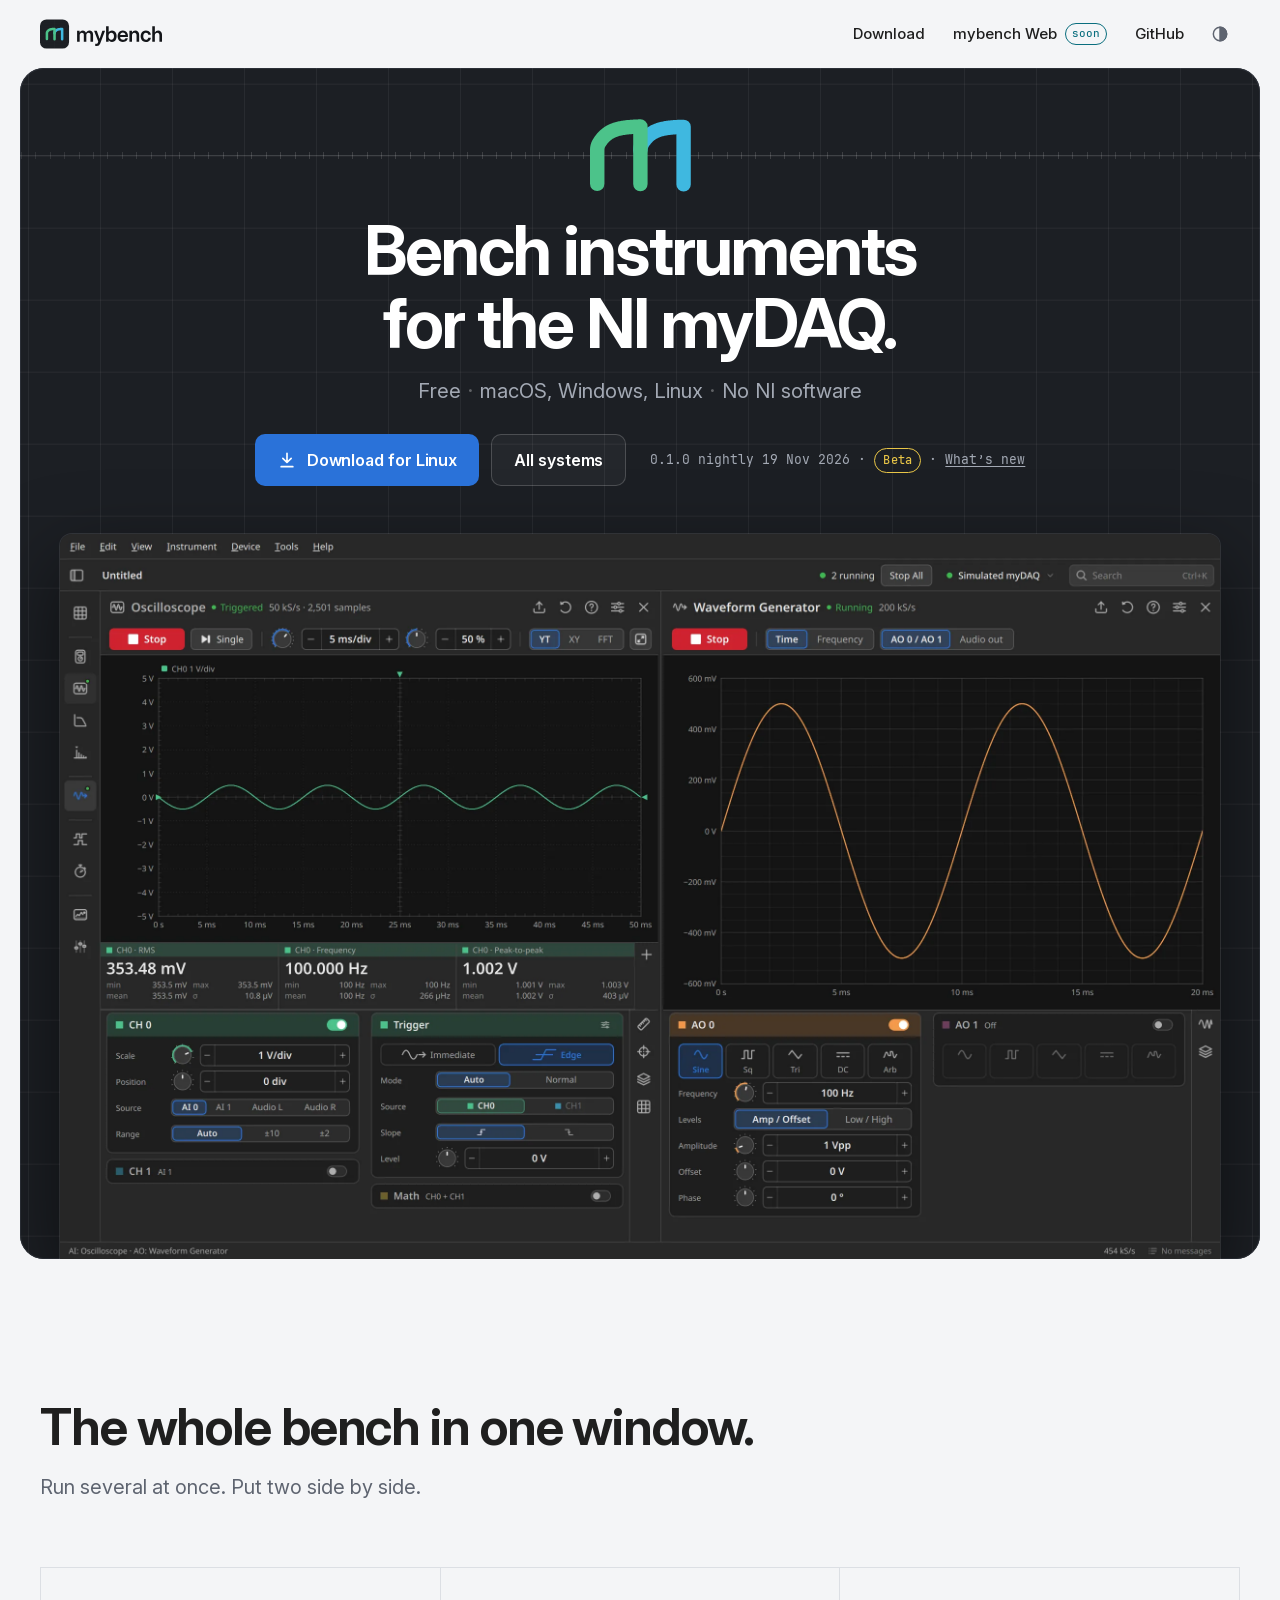
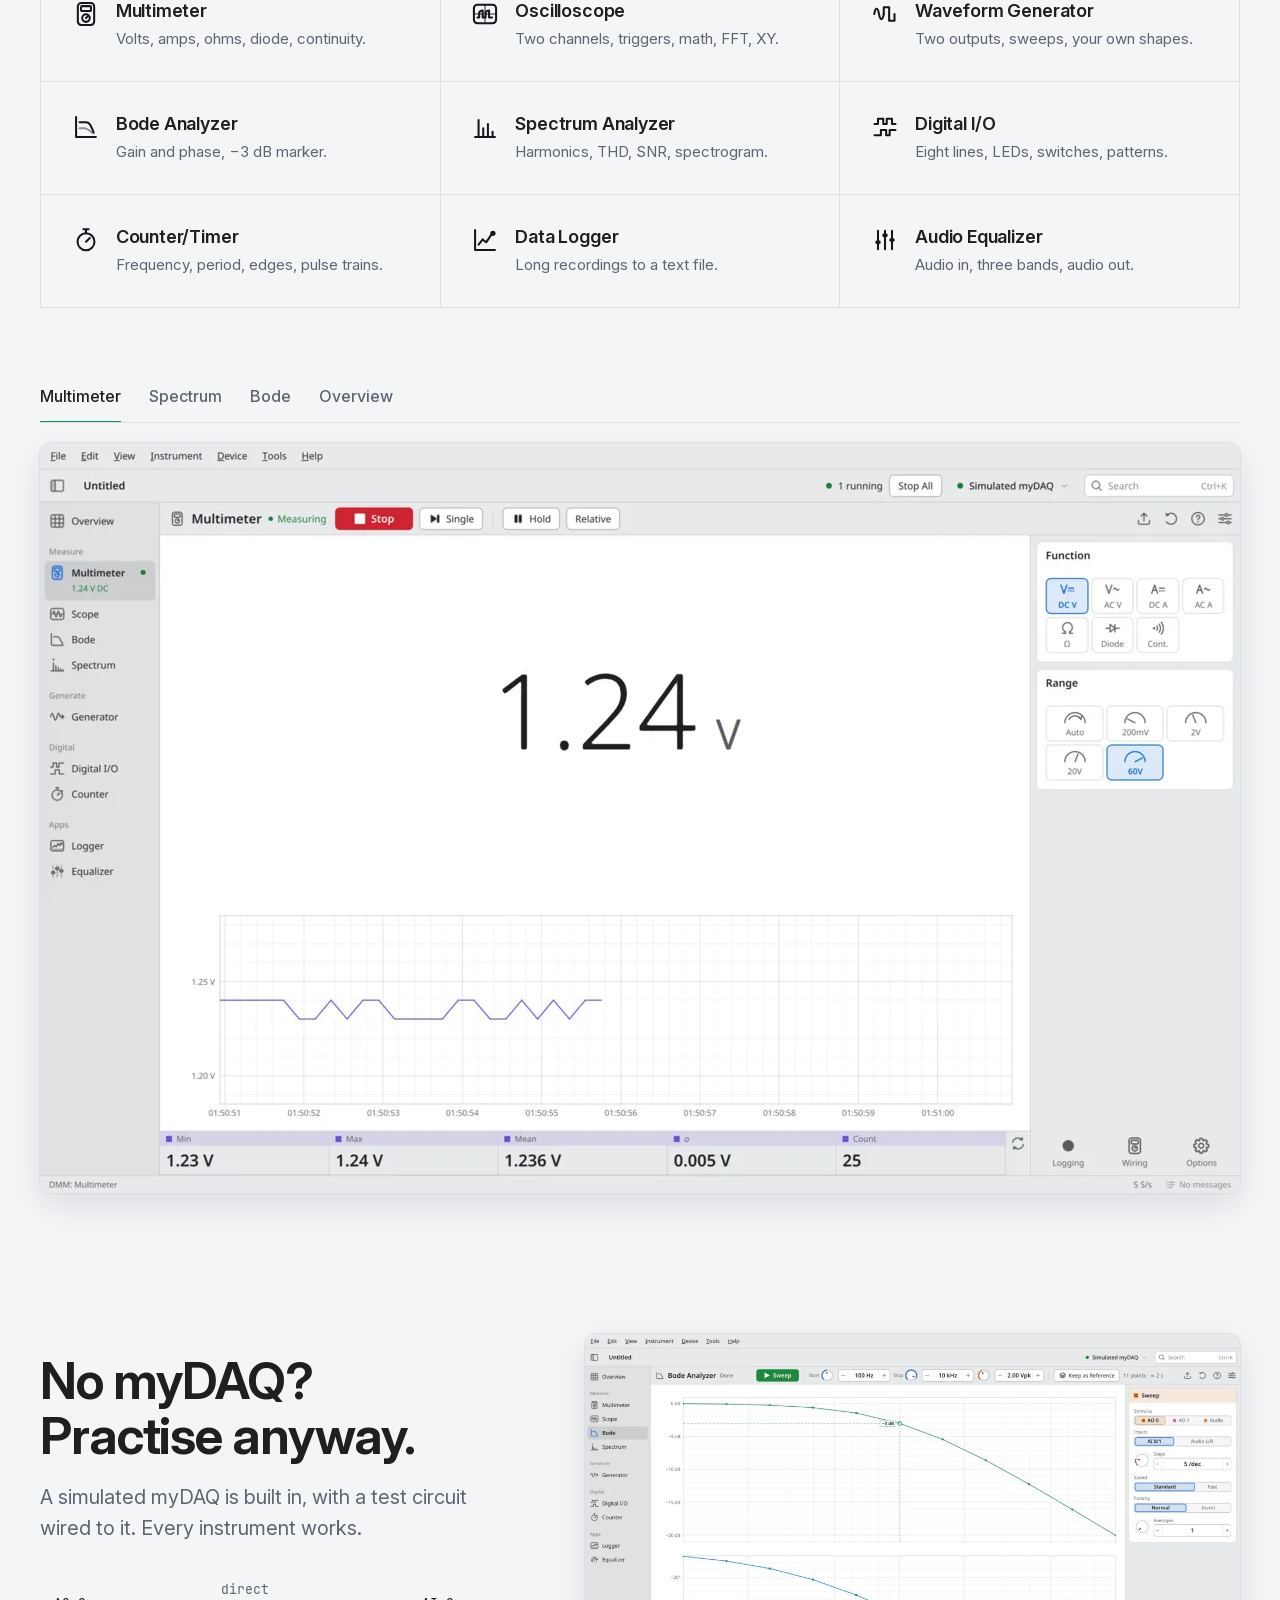
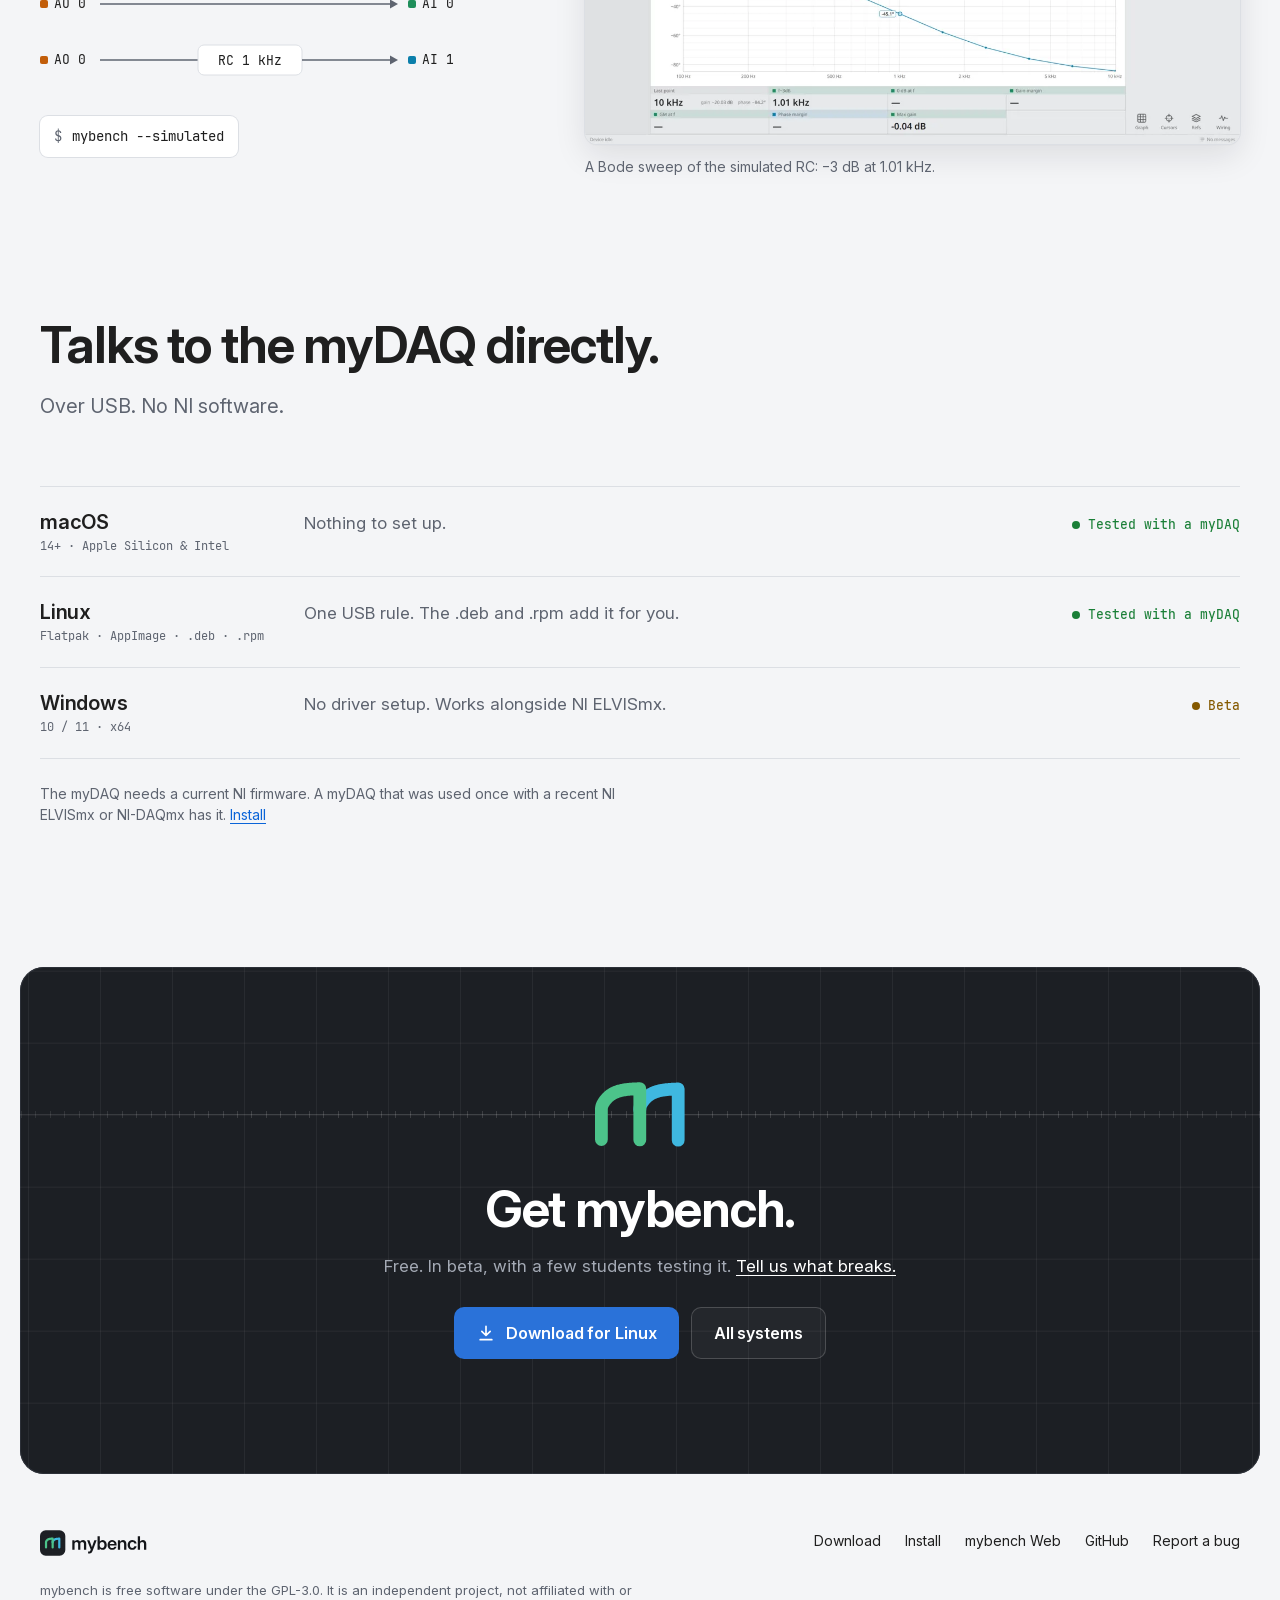
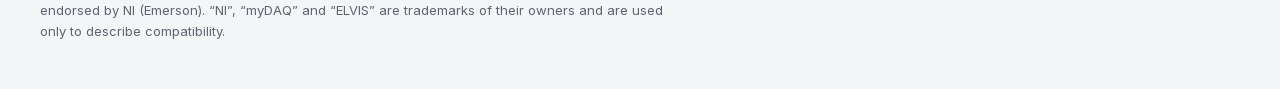
==== index.html @ f45967f5 "mybench website" ====
<!doctype html>
<html lang="en">
<head>
<meta charset="utf-8">
<meta name="viewport" content="width=device-width, initial-scale=1">
<title>mybench · Bench instruments for the NI myDAQ</title>
<meta name="description" content="Free bench instruments for the NI myDAQ: oscilloscope, waveform generator, Bode and spectrum analyzers, multimeter and more. macOS, Windows and Linux. No NI software needed.">
<meta name="color-scheme" content="light dark">
<meta name="theme-color" content="#F4F5F7" media="(prefers-color-scheme: light)">
<meta name="theme-color" content="#17181B" media="(prefers-color-scheme: dark)">
<link rel="canonical" href="https://mybench.spunwave.com/">
<meta property="og:url" content="https://mybench.spunwave.com/">
<meta property="og:type" content="website">
<meta property="og:title" content="mybench">
<meta property="og:description" content="Free bench instruments for the NI myDAQ. macOS, Windows and Linux. No NI software needed.">
<meta property="og:site_name" content="mybench">
<meta property="og:image" content="https://mybench.spunwave.com/assets/img/app-og-image.png">
<meta property="og:image:width" content="1200">
<meta property="og:image:height" content="630">
<meta property="og:image:alt" content="mybench: bench instruments for the NI myDAQ">
<meta name="twitter:card" content="summary_large_image">
<meta name="twitter:title" content="mybench">
<meta name="twitter:description" content="Free bench instruments for the NI myDAQ. macOS, Windows and Linux. No NI software needed.">
<meta name="twitter:image" content="https://mybench.spunwave.com/assets/img/app-og-image.png">
<link rel="icon" href="assets/img/app-favicon.svg" type="image/svg+xml">
<link rel="icon" href="assets/img/app-favicon-32.png" sizes="32x32" type="image/png">
<link rel="apple-touch-icon" href="assets/img/app-apple-touch-icon.png">
<link rel="manifest" href="site.webmanifest">
<link rel="preload" href="assets/fonts/InterVariable.woff2" as="font" type="font/woff2" crossorigin>
<link rel="stylesheet" href="assets/tokens.css">
<link rel="stylesheet" href="assets/site.css">
<script>(function(d){d.classList.add("js");try{var t=localStorage.getItem("mb-theme");if(t==="dark"||t==="light")d.setAttribute("data-theme",t)}catch(e){}try{var u=new URLSearchParams(location.search),q=u.get("theme");if(q==="dark"||q==="light")d.setAttribute("data-theme",q);if(u.get("embed")==="deck")d.setAttribute("data-embed","deck")}catch(e){}var r=window.matchMedia&&matchMedia("(prefers-reduced-motion: reduce)").matches;d.classList.add(r?"reduce":"motion")})(document.documentElement)</script>
<script src="config.js" defer></script>
<script src="assets/site.js" defer></script>
<script type="application/ld+json">{"@context": "https://schema.org", "@type": "SoftwareApplication", "name": "mybench", "alternateName": ["mybench for NI myDAQ", "myDAQ software for macOS"], "description": "Free, open-source bench instruments for the NI myDAQ: oscilloscope, waveform generator, Bode and spectrum analyzers, multimeter, digital I/O, counter and data logger. Runs on macOS, Windows and Linux without NI software.", "applicationCategory": "EducationalApplication", "applicationSubCategory": "Data acquisition", "operatingSystem": "macOS, Windows, Linux", "offers": {"@type": "Offer", "price": "0", "priceCurrency": "EUR"}, "url": "https://mybench.spunwave.com/", "downloadUrl": "https://mybench.spunwave.com/download/", "codeRepository": "https://github.com/spunwave/mybench", "license": "https://www.gnu.org/licenses/gpl-3.0.html", "image": "https://mybench.spunwave.com/assets/img/app-og-image.png", "author": [{"@type": "Person", "name": "Martin Dolez"}, {"@type": "Person", "name": "Jean-Gabriel David"}], "publisher": {"@type": "Organization", "name": "spunwave", "url": "https://github.com/spunwave"}, "keywords": "NI myDAQ, myDAQ macOS, myDAQ Mac, ELVISmx alternative, oscilloscope, Bode plot, TU/e HomeLab"}</script>
</head>
<body data-root="">
<a class="skip" href="#main">Skip to content</a>

<header class="site-header">
  <div class="wrap">
    <a class="brand" href="./" aria-label="mybench, home"><img class="logo-light" src="assets/img/logo-app.svg" alt="" width="590" height="142"><img class="logo-dark" src="assets/img/logo-app-dark.svg" alt="" width="590" height="142"></a>
    <nav class="nav" aria-label="Main">
      <a href="download/">Download</a>
      <a href="web/"><span><span class="long">mybench </span>Web</span> <span class="soon">soon</span></a>
      <a href="https://github.com/spunwave/mybench" data-repo="">GitHub</a>
      <button class="icon-btn" type="button" data-theme-toggle aria-label="Switch theme">
        <svg viewBox="0 0 24 24" fill="none" stroke="currentColor" stroke-width="1.75" stroke-linecap="round" aria-hidden="true"><circle cx="12" cy="12" r="8"/><path d="M12 4a8 8 0 0 1 0 16z" fill="currentColor"/></svg>
      </button>
    </nav>
  </div>
</header>

<main id="main">

  <section class="hero" aria-labelledby="hero-title">
    <div class="screen">
      <div class="graticule" aria-hidden="true"></div>
      <div class="hero-inner">
        <svg class="mark" data-draw aria-hidden="true" xmlns="http://www.w3.org/2000/svg" viewBox="260 332 504 360">
<g id="m" class="m" fill="none" stroke-width="72" stroke-linecap="round" stroke-linejoin="round">
<path id="m-stroke-2" class="m-stroke-2" stroke="#3FB8E0" d="M512 488.36L512.02 486.87L512.06 485.38L512.14 483.9L512.24 482.43L512.38 480.96L512.55 479.51L512.75 478.06L512.98 476.62L513.24 475.19L513.53 473.76L513.85 472.35L514.2 470.94L514.58 469.54L514.99 468.15L515.44 466.76L515.91 465.39L516.42 464.02L516.95 462.66L517.52 461.31L518.11 459.96L518.74 458.63L519.39 457.3L520.08 455.98L520.8 454.67L524 449.53L528 443.59L532 438.1L536 433.01L540 428.3L544 423.94L548 419.9L552 416.16L556 412.7L560 409.5L564 406.53L568 403.79L572 401.24L576 398.89L580 396.71L584 394.7L588 392.83L592 391.1L596 389.5L600 388.02L604 386.65L608 385.38L612 384.21L616 383.12L620 382.11L624 381.18L628 380.32L632 379.52L636 378.78L640 378.1L644 377.46L648 376.88L652 376.33L656 375.83L660 375.36L664 374.93L668 374.54L672 374.17L676 373.82L680 373.51L684 373.21L688 372.94L692 372.69L696 372.46L700 372.24L704 372.05L708 371.86L712 371.69L716 371.53L720 371.39L724 371.25L728 371.13L728 659.13"/>
<path id="m-stroke-1" class="m-stroke-1" stroke="#4CC38A" d="M296 656L296 486.8L296.02 485.3L296.06 483.82L296.14 482.34L296.24 480.86L296.38 479.4L296.55 477.94L296.75 476.5L296.98 475.06L297.24 473.62L297.53 472.2L297.85 470.78L298.2 469.38L298.58 467.98L298.99 466.58L299.44 465.2L299.91 463.82L300.42 462.46L300.95 461.1L301.52 459.74L302.11 458.4L302.74 457.06L303.39 455.73L304.08 454.41L304.8 453.1L308 447.97L312 442.03L316 436.53L320 431.45L324 426.73L328 422.37L332 418.33L336 414.6L340 411.14L344 407.93L348 404.97L352 402.22L356 399.68L360 397.33L364 395.15L368 393.13L372 391.27L376 389.54L380 387.94L384 386.46L388 385.09L392 383.82L396 382.65L400 381.56L404 380.55L408 379.62L412 378.76L416 377.96L420 377.22L424 376.53L428 375.9L432 375.31L436 374.77L440 374.27L444 373.8L448 373.37L452 372.97L456 372.6L460 372.26L464 371.94L468 371.65L472 371.38L476 371.13L480 370.9L484 370.68L488 370.48L492 370.3L496 370.13L500 369.97L504 369.82L508 369.69L512 369.56L512 657.56"/>
</g>
</svg>
        <h1 id="hero-title">Bench instruments for the NI&nbsp;myDAQ.</h1>
        <p class="hero-sub"><span class="nw">Free</span><span class="dot" aria-hidden="true">·</span><wbr><span class="nw">macOS, Windows, Linux</span><span class="dot dot-2" aria-hidden="true">·</span><wbr><span class="nw last">No NI software</span></p>
        <div class="cta-row">
          <div class="cta">
          <a class="btn btn-primary" href="download/" data-dl>
            <svg viewBox="0 0 24 24" fill="none" stroke="currentColor" stroke-width="2" stroke-linecap="round" stroke-linejoin="round" aria-hidden="true"><path d="M12 4v11m-5-5 5 5 5-5M5 20h14"/></svg>
            <span data-dl-label>Download</span>
          </a>
          <a class="btn btn-quiet" href="download/" data-share>All systems</a>
          </div>
          <p class="release-line"><span class="nw" data-release="version">0.1.0</span><span class="sep rl-extra" aria-hidden="true"> · </span><span class="nw rl-extra"><span class="pill pill-beta">Beta</span> · <a class="nw" href="https://github.com/spunwave/mybench/releases" data-release="notes">What’s new</a></span></p>
        </div>
      </div>
      <figure class="shot hero-shot" data-step style="--t:.2s">
        <div class="window">
          <picture>
          <source media="(max-width: 600px)" srcset="assets/img/shot-scope-gen-dark-crop-1000.webp" width="1000" height="1206">
          <img src="assets/img/shot-scope-gen-dark-1200.webp"
               srcset="assets/img/shot-scope-gen-dark-1200.webp 1200w, assets/img/shot-scope-gen-dark-2400.webp 2400w"
               sizes="(min-width: 1800px) 1480px, (min-width: 1320px) 1240px, 94vw" width="2400" height="1500" fetchpriority="high"
               alt="mybench with the oscilloscope and the waveform generator side by side: a 100 Hz sine on channel 0, with RMS, frequency and peak-to-peak readouts.">
          </picture>
        </div>
      </figure>
    </div>
  </section>

  <section class="section" aria-labelledby="instr-title">
    <div class="wrap">
      <div class="section-head" data-reveal>
        <h2 id="instr-title">The whole bench in one window.</h2>
        <p class="lede">Run several at once. Put two side by side.</p>
      </div>
      <ul class="instruments" data-reveal>
        <li><svg aria-hidden="true"><use href="assets/icons.svg#i-dmm"/></svg><h3>Multimeter</h3><p>Volts, amps, ohms, diode, continuity.</p></li>
        <li><svg aria-hidden="true"><use href="assets/icons.svg#i-scope"/></svg><h3>Oscilloscope</h3><p>Two channels, triggers, math, FFT, XY.</p></li>
        <li><svg aria-hidden="true"><use href="assets/icons.svg#i-gen"/></svg><h3>Waveform Generator</h3><p>Two outputs, sweeps, your own shapes.</p></li>
        <li><svg aria-hidden="true"><use href="assets/icons.svg#i-bode"/></svg><h3>Bode Analyzer</h3><p>Gain and phase, −3&nbsp;dB marker.</p></li>
        <li><svg aria-hidden="true"><use href="assets/icons.svg#i-dsa"/></svg><h3>Spectrum Analyzer</h3><p>Harmonics, THD, SNR, spectrogram.</p></li>
        <li><svg aria-hidden="true"><use href="assets/icons.svg#i-dio"/></svg><h3>Digital I/O</h3><p>Eight lines, LEDs, switches, patterns.</p></li>
        <li><svg aria-hidden="true"><use href="assets/icons.svg#i-ctr"/></svg><h3>Counter/Timer</h3><p>Frequency, period, edges, pulse trains.</p></li>
        <li><svg aria-hidden="true"><use href="assets/icons.svg#i-log"/></svg><h3>Data Logger</h3><p>Long recordings to a text file.</p></li>
        <li><svg aria-hidden="true"><use href="assets/icons.svg#i-aeq"/></svg><h3>Audio Equalizer</h3><p>Audio in, three bands, audio out.</p></li>
      </ul>
      <div class="viewer" data-reveal>
        <div class="vtabs" role="tablist" aria-label="Screenshots">
          <button class="vtab" type="button" role="tab" id="tab-multimeter" aria-controls="panel-multimeter" aria-selected="true" tabindex="0">Multimeter</button>
          <button class="vtab" type="button" role="tab" id="tab-spectrum" aria-controls="panel-spectrum" aria-selected="false" tabindex="-1">Spectrum</button>
          <button class="vtab" type="button" role="tab" id="tab-bode" aria-controls="panel-bode" aria-selected="false" tabindex="-1">Bode</button>
          <button class="vtab" type="button" role="tab" id="tab-overview" aria-controls="panel-overview" aria-selected="false" tabindex="-1">Overview</button>
        </div>
        <div class="vpanels">
          <figure class="vpanel is-active has-light" role="tabpanel" id="panel-multimeter" aria-labelledby="tab-multimeter">
            <div class="frame"><img class="shot-dark" src="assets/img/shot-dmm-dark-1200.webp" srcset="assets/img/shot-dmm-dark-1200.webp 1200w, assets/img/shot-dmm-dark-2400.webp 2400w" sizes="(min-width: 1800px) 1360px, (min-width: 1260px) 1200px, 94vw" width="1200" height="750" loading="lazy" decoding="async" alt="Multimeter: a steady 1.24 V DC reading with its trend chart and statistics."><img class="shot-light" src="assets/img/shot-dmm-light-1200.webp" srcset="assets/img/shot-dmm-light-1200.webp 1200w, assets/img/shot-dmm-light-2400.webp 2400w" sizes="(min-width: 1800px) 1360px, (min-width: 1260px) 1200px, 94vw" width="1200" height="750" loading="lazy" decoding="async" alt="Multimeter: a steady 1.24 V DC reading with its trend chart and statistics."></div>
            <figcaption>Multimeter</figcaption>
          </figure>
          <figure class="vpanel has-light" role="tabpanel" id="panel-spectrum" aria-labelledby="tab-spectrum">
            <div class="frame"><img class="shot-dark" src="assets/img/shot-spectrum-dark-1200.webp" srcset="assets/img/shot-spectrum-dark-1200.webp 1200w, assets/img/shot-spectrum-dark-2400.webp 2400w" sizes="(min-width: 1800px) 1360px, (min-width: 1260px) 1200px, 94vw" width="1200" height="750" loading="lazy" decoding="async" alt="Spectrum analyzer: the harmonics of a 1 kHz square wave, THD 43 %."><img class="shot-light" src="assets/img/shot-spectrum-light-1200.webp" srcset="assets/img/shot-spectrum-light-1200.webp 1200w, assets/img/shot-spectrum-light-2400.webp 2400w" sizes="(min-width: 1800px) 1360px, (min-width: 1260px) 1200px, 94vw" width="1200" height="750" loading="lazy" decoding="async" alt="Spectrum analyzer: the harmonics of a 1 kHz square wave, THD 43 %."></div>
            <figcaption>Spectrum</figcaption>
          </figure>
          <figure class="vpanel has-light" role="tabpanel" id="panel-bode" aria-labelledby="tab-bode">
            <div class="frame"><img class="shot-dark" src="assets/img/shot-bode-dark-1200.webp" srcset="assets/img/shot-bode-dark-1200.webp 1200w, assets/img/shot-bode-dark-2400.webp 2400w" sizes="(min-width: 1800px) 1360px, (min-width: 1260px) 1200px, 94vw" width="1200" height="750" loading="lazy" decoding="async" alt="Bode analyzer after a sweep of the simulated RC low-pass: −3 dB at 1.01 kHz, phase −45°."><img class="shot-light" src="assets/img/shot-bode-light-1200.webp" srcset="assets/img/shot-bode-light-1200.webp 1200w, assets/img/shot-bode-light-2400.webp 2400w" sizes="(min-width: 1800px) 1360px, (min-width: 1260px) 1200px, 94vw" width="1200" height="750" loading="lazy" decoding="async" alt="Bode analyzer after a sweep of the simulated RC low-pass: −3 dB at 1.01 kHz, phase −45°."></div>
            <figcaption>Bode</figcaption>
          </figure>
          <figure class="vpanel has-light" role="tabpanel" id="panel-overview" aria-labelledby="tab-overview">
            <div class="frame"><img class="shot-dark" src="assets/img/shot-overview-dark-1200.webp" srcset="assets/img/shot-overview-dark-1200.webp 1200w, assets/img/shot-overview-dark-2400.webp 2400w" sizes="(min-width: 1800px) 1360px, (min-width: 1260px) 1200px, 94vw" width="1200" height="750" loading="lazy" decoding="async" alt="Overview page: the simulated myDAQ, recent sessions, and the multimeter, oscilloscope and generator."><img class="shot-light" src="assets/img/shot-overview-light-1200.webp" srcset="assets/img/shot-overview-light-1200.webp 1200w, assets/img/shot-overview-light-2400.webp 2400w" sizes="(min-width: 1800px) 1360px, (min-width: 1260px) 1200px, 94vw" width="1200" height="750" loading="lazy" decoding="async" alt="Overview page: the simulated myDAQ, recent sessions, and the multimeter, oscilloscope and generator."></div>
            <figcaption>Overview</figcaption>
          </figure>
        </div>
      </div>
    </div>
  </section>

  <section class="section" aria-labelledby="sim-title">
    <div class="wrap split">
      <div data-reveal>
        <h2 id="sim-title">No myDAQ? Practise anyway.</h2>
        <p class="lede">A simulated myDAQ is built in, with a test circuit wired to it. Every instrument works.</p>
        <svg class="wiring" viewBox="0 0 420 112" data-draw role="img" aria-label="The simulated circuit: AO 0 goes straight to AI 0, and through an RC low-pass at 1 kHz to AI 1.">
          <rect class="sw-ao0" x="0" y="24" width="8" height="8" rx="2"/><text x="14" y="32">AO 0</text>
          <text class="t2" x="205" y="18" text-anchor="middle">direct</text>
          <path class="wire" d="M60 28H352" data-sweep="520" data-ease="in"/>
          <path class="arrow" d="M350 23.5 358 28 350 32.5z" data-after/>
          <rect class="sw-ai0" x="368" y="24" width="8" height="8" rx="2"/><text x="382" y="32">AI 0</text>
          <rect class="sw-ao0" x="0" y="80" width="8" height="8" rx="2"/><text x="14" y="88">AO 0</text>
          <path class="wire" d="M60 84H158" data-sweep="200"/>
          <rect class="rc" x="158" y="69" width="104" height="30" rx="6"/><text x="210" y="88.5" text-anchor="middle">RC 1 kHz</text>
          <path class="wire" d="M262 84H352" data-sweep="200" data-ease="out"/>
          <path class="arrow" d="M350 79.5 358 84 350 88.5z" data-after/>
          <rect class="sw-ai1" x="368" y="80" width="8" height="8" rx="2"/><text x="382" y="88">AI 1</text>
        </svg>
        <p><code class="cmd">mybench --simulated</code></p>
      </div>
      <figure class="shot has-light" data-reveal style="--d:.1s">
        <div class="frame"><img class="shot-dark" src="assets/img/shot-bode-dark-1200.webp" srcset="assets/img/shot-bode-dark-1200.webp 1200w, assets/img/shot-bode-dark-2400.webp 2400w" sizes="(min-width: 900px) 56vw, 94vw" width="1200" height="750" loading="lazy" decoding="async" alt="Bode analyzer after a sweep of the simulated RC low-pass: −3 dB at 1.01 kHz, phase −45°."><img class="shot-light" src="assets/img/shot-bode-light-1200.webp" srcset="assets/img/shot-bode-light-1200.webp 1200w, assets/img/shot-bode-light-2400.webp 2400w" sizes="(min-width: 900px) 56vw, 94vw" width="1200" height="750" loading="lazy" decoding="async" alt="Bode analyzer after a sweep of the simulated RC low-pass: −3 dB at 1.01 kHz, phase −45°."></div>
        <figcaption>A Bode sweep of the simulated RC: −3&nbsp;dB at 1.01&nbsp;kHz.</figcaption>
      </figure>
    </div>
  </section>

  <section class="section" aria-labelledby="usb-title">
    <div class="wrap">
      <div class="section-head" data-reveal>
        <h2 id="usb-title">Talks to the myDAQ directly.</h2>
        <p class="lede">Over USB. No NI software.</p>
      </div>
      <ul class="systems" data-reveal>
        <li><h3>macOS<small>14+ · Apple Silicon &amp; Intel</small></h3><p>Nothing to set up.</p><span class="status ok">Tested with a myDAQ</span></li>
        <li><h3>Linux<small>Flatpak · AppImage · .deb · .rpm</small></h3><p>One USB rule. The .deb and .rpm add it for you.</p><span class="status ok">Tested with a myDAQ</span></li>
        <li><h3>Windows<small>10 / 11 · x64</small></h3><p>No driver setup. Works alongside NI ELVISmx.</p><span class="status beta deck-hide">Beta</span></li>
      </ul>
      <p class="footnote" data-reveal>The myDAQ needs a current NI firmware. A myDAQ that was used once with a recent NI ELVISmx or NI-DAQmx has it. <a href="install/">Install</a></p>
    </div>
  </section>

  <section class="band" aria-labelledby="get-title">
    <div class="screen">
      <div class="graticule" aria-hidden="true"></div>
      <svg class="mark" data-draw aria-hidden="true" xmlns="http://www.w3.org/2000/svg" viewBox="260 332 504 360">
<g class="m" fill="none" stroke-width="72" stroke-linecap="round" stroke-linejoin="round">
<path class="m-stroke-2" stroke="#3FB8E0" d="M512 488.36L512.02 486.87L512.06 485.38L512.14 483.9L512.24 482.43L512.38 480.96L512.55 479.51L512.75 478.06L512.98 476.62L513.24 475.19L513.53 473.76L513.85 472.35L514.2 470.94L514.58 469.54L514.99 468.15L515.44 466.76L515.91 465.39L516.42 464.02L516.95 462.66L517.52 461.31L518.11 459.96L518.74 458.63L519.39 457.3L520.08 455.98L520.8 454.67L524 449.53L528 443.59L532 438.1L536 433.01L540 428.3L544 423.94L548 419.9L552 416.16L556 412.7L560 409.5L564 406.53L568 403.79L572 401.24L576 398.89L580 396.71L584 394.7L588 392.83L592 391.1L596 389.5L600 388.02L604 386.65L608 385.38L612 384.21L616 383.12L620 382.11L624 381.18L628 380.32L632 379.52L636 378.78L640 378.1L644 377.46L648 376.88L652 376.33L656 375.83L660 375.36L664 374.93L668 374.54L672 374.17L676 373.82L680 373.51L684 373.21L688 372.94L692 372.69L696 372.46L700 372.24L704 372.05L708 371.86L712 371.69L716 371.53L720 371.39L724 371.25L728 371.13L728 659.13"/>
<path class="m-stroke-1" stroke="#4CC38A" d="M296 656L296 486.8L296.02 485.3L296.06 483.82L296.14 482.34L296.24 480.86L296.38 479.4L296.55 477.94L296.75 476.5L296.98 475.06L297.24 473.62L297.53 472.2L297.85 470.78L298.2 469.38L298.58 467.98L298.99 466.58L299.44 465.2L299.91 463.82L300.42 462.46L300.95 461.1L301.52 459.74L302.11 458.4L302.74 457.06L303.39 455.73L304.08 454.41L304.8 453.1L308 447.97L312 442.03L316 436.53L320 431.45L324 426.73L328 422.37L332 418.33L336 414.6L340 411.14L344 407.93L348 404.97L352 402.22L356 399.68L360 397.33L364 395.15L368 393.13L372 391.27L376 389.54L380 387.94L384 386.46L388 385.09L392 383.82L396 382.65L400 381.56L404 380.55L408 379.62L412 378.76L416 377.96L420 377.22L424 376.53L428 375.9L432 375.31L436 374.77L440 374.27L444 373.8L448 373.37L452 372.97L456 372.6L460 372.26L464 371.94L468 371.65L472 371.38L476 371.13L480 370.9L484 370.68L488 370.48L492 370.3L496 370.13L500 369.97L504 369.82L508 369.69L512 369.56L512 657.56"/>
</g>
</svg>
      <h2 id="get-title">Get mybench.</h2>
      <p>Free.<span class="deck-hide"> In beta, with a few students testing it.</span> <a class="nw" href="https://github.com/spunwave/mybench/issues" data-repo="/issues">Tell us what breaks.</a></p>
      <div class="cta">
        <a class="btn btn-primary" href="download/" data-dl>
          <svg viewBox="0 0 24 24" fill="none" stroke="currentColor" stroke-width="2" stroke-linecap="round" stroke-linejoin="round" aria-hidden="true"><path d="M12 4v11m-5-5 5 5 5-5M5 20h14"/></svg>
          <span data-dl-label>Download</span>
        </a>
        <a class="btn btn-quiet" href="download/" data-share>All systems</a>
      </div>
    </div>
  </section>

</main>

<footer class="site-footer">
  <div class="wrap">
    <a class="brand" href="./" aria-label="mybench, home"><img class="logo-light" src="assets/img/logo-app.svg" alt="" width="590" height="142"><img class="logo-dark" src="assets/img/logo-app-dark.svg" alt="" width="590" height="142"></a>
    <nav aria-label="Footer">
      <ul>
        <li><a href="download/">Download</a></li>
        <li><a href="install/">Install</a></li>
        <li><a href="web/">mybench Web</a></li>
        <li><a href="https://github.com/spunwave/mybench" data-repo="">GitHub</a></li>
        <li><a href="https://github.com/spunwave/mybench/issues" data-repo="/issues">Report a bug</a></li>
      </ul>
    </nav>
    <p class="legal">mybench is free software under the GPL-3.0. It is an independent project, not affiliated with or endorsed by NI (Emerson). “NI”, “myDAQ” and “ELVIS” are trademarks of their owners and are used only to describe compatibility.</p>
  </div>
</footer>
</body>
</html>
---- assets/tokens.css ----
:root {
  
  --mb-blue: #0A64D8;            
  --mb-blue-text: #0A64D8;       
  --mb-blue-hover: #0957BD;
  --mb-blue-pressed: #084CA6;
  --mb-blue-soft: rgba(10, 100, 216, 0.12);   
  --mb-blue-pale: #A9CBFF;       
  --mb-on-blue: #FFFFFF;
  --mb-teal: #0A6E7E;            
  --mb-teal-text: #0A6E7E;       
  --mb-teal-pale: #9FE3E6;       

  
  --mb-bg: #F4F5F7;              
  --mb-surface: #FFFFFF;         
  --mb-surface-2: #E8E9EC;       
  --mb-border: #DCDFE4;
  --mb-text: #1F1F1F;
  --mb-text-2: #5E6470;          
  --mb-ink: #14161A;             

  
  --mb-positive: #1A7F37;        
  --mb-caution: #9A6700;         
  --mb-negative: #CF222E;        
  --mb-run: #1F883D;             
  --mb-stop: #CF222E;            

  
  --mb-ch0: #1E8E5A;             
  --mb-ch1: #0B7FAB;             
  --mb-ao0: #C25E0A;             
  --mb-ao1: #B4318F;             
  --mb-math: #9A7A00;
  --mb-ref: #6D4FD8;

  
  --mb-font-sans: "Inter", system-ui, -apple-system, "Segoe UI", Roboto, "Helvetica Neue", Arial, sans-serif;
  --mb-font-display: "Inter Display", "Inter", system-ui, -apple-system, "Segoe UI", Roboto, sans-serif;
  --mb-font-mono: "JetBrains Mono", ui-monospace, "SF Mono", Menlo, Consolas, monospace;
  --mb-text-xs: 12px;
  --mb-text-s: 13px;
  --mb-text-m: 14px;             
  --mb-text-l: 16px;
  --mb-text-xl: 20px;            
  --mb-text-2xl: 26px;           
  --mb-text-3xl: 36px;           
  --mb-weight-regular: 400;
  --mb-weight-medium: 500;
  --mb-weight-semibold: 600;

  
  --mb-radius-xs: 3px;
  --mb-radius-s: 6px;            
  --mb-radius-m: 8px;            
  --mb-radius-l: 10px;           
  --mb-radius-xl: 14px;          
  --mb-space-2xs: 2px;
  --mb-space-xs: 4px;
  --mb-space-s: 8px;
  --mb-space-m: 12px;
  --mb-space-l: 16px;
  --mb-space-xl: 24px;
  --mb-space-2xl: 32px;
  --mb-space-3xl: 48px;
  --mb-shadow-popup: 0 8px 24px rgba(20, 22, 26, 0.16);
  --mb-focus-ring: 0 0 0 2px var(--mb-blue-text);
}

@media (prefers-color-scheme: dark) {
  :root:not([data-theme="light"]) {
    --mb-blue: #2A72D9;
    --mb-blue-text: #7FB0FF;
    --mb-blue-hover: #3A80E3;
    --mb-blue-pressed: #225FB8;
    --mb-blue-soft: rgba(76, 141, 240, 0.20);
    --mb-blue-pale: #A9CBFF;
    --mb-on-blue: #FFFFFF;
    --mb-teal: #0A6E7E;
    --mb-teal-text: #6FD3DC;
    --mb-teal-pale: #9FE3E6;
    --mb-bg: #17181B;
    --mb-surface: #1F2125;
    --mb-surface-2: #282828;
    --mb-border: #2C2F35;
    --mb-text: #E8E8E8;
    --mb-text-2: #9AA0AB;
    --mb-ink: #FFFFFF;
    --mb-positive: #3FB950;
    --mb-caution: #D29922;
    --mb-negative: #F85149;
    --mb-ch0: #4CC38A;
    --mb-ch1: #3FB8E0;
    --mb-ao0: #F2994A;
    --mb-ao1: #E26FC0;
    --mb-math: #E8C547;
    --mb-ref: #A78BFA;
    --mb-shadow-popup: 0 8px 24px rgba(0, 0, 0, 0.45);
    color-scheme: dark;
  }
}
:root[data-theme="dark"] {
  --mb-blue: #2A72D9;
  --mb-blue-text: #7FB0FF;
  --mb-teal: #0A6E7E;
  --mb-teal-text: #6FD3DC;
  --mb-teal-pale: #9FE3E6;
  --mb-blue-hover: #3A80E3;
  --mb-blue-pressed: #225FB8;
  --mb-blue-soft: rgba(76, 141, 240, 0.20);
  --mb-blue-pale: #A9CBFF;
  --mb-on-blue: #FFFFFF;
  --mb-bg: #17181B;
  --mb-surface: #1F2125;
  --mb-surface-2: #282828;
  --mb-border: #2C2F35;
  --mb-text: #E8E8E8;
  --mb-text-2: #9AA0AB;
  --mb-ink: #FFFFFF;
  --mb-positive: #3FB950;
  --mb-caution: #D29922;
  --mb-negative: #F85149;
  --mb-ch0: #4CC38A;
  --mb-ch1: #3FB8E0;
  --mb-ao0: #F2994A;
  --mb-ao1: #E26FC0;
  --mb-math: #E8C547;
  --mb-ref: #A78BFA;
  --mb-shadow-popup: 0 8px 24px rgba(0, 0, 0, 0.45);
  color-scheme: dark;
}
---- assets/site.css ----
@font-face { font-family: "Inter mybench"; src: url("fonts/InterVariable.woff2") format("woff2"); font-weight: 100 900; font-display: swap; }
@font-face { font-family: "JetBrains Mono mybench"; src: url("fonts/JetBrainsMono-Regular.woff2") format("woff2"); font-weight: 400; font-display: swap; }
@font-face { font-family: "JetBrains Mono mybench"; src: url("fonts/JetBrainsMono-Medium.woff2") format("woff2"); font-weight: 500; font-display: swap; }

:root {
  --mb-font-sans: "Inter mybench", system-ui, -apple-system, "Segoe UI", Roboto, "Helvetica Neue", Arial, sans-serif;
  --mb-font-display: "Inter mybench", system-ui, -apple-system, "Segoe UI", Roboto, sans-serif;
  --mb-font-mono: "JetBrains Mono mybench", ui-monospace, "SF Mono", Menlo, Consolas, monospace;
}
:root {
  
  --screen: #1C1F24;
  --screen-edge: #2C3038;
  --screen-grid: rgba(255, 255, 255, 0.055);
  --screen-axis: rgba(255, 255, 255, 0.14);
  --screen-text: #FFFFFF;
  --screen-text-2: #A3A9B4;
  --screen-ch0: #4CC38A;
  --screen-ch1: #3FB8E0;

  --page-max: 1200px;
  --gutter: clamp(16px, 4vw, 40px);
  --ease-out: cubic-bezier(0.33, 1, 0.68, 1);      
  --ease-out3: cubic-bezier(0.22, 1, 0.36, 1);     
  --line: var(--mb-border);
  --page-shadow: 0 1px 2px rgba(20, 22, 26, 0.06), 0 12px 32px rgba(20, 22, 26, 0.10);
  --caution-text: #845900;   
}
@media (prefers-color-scheme: dark) {
  :root:not([data-theme="light"]) { --caution-text: var(--mb-caution); --screen: #1C1F24; --screen-edge: #30343C; --page-shadow: 0 1px 2px rgba(0,0,0,.4), 0 16px 40px rgba(0,0,0,.45); }
}
:root[data-theme="dark"] { --caution-text: var(--mb-caution); --screen-edge: #30343C; --page-shadow: 0 1px 2px rgba(0,0,0,.4), 0 16px 40px rgba(0,0,0,.45); }

*, *::before, *::after { box-sizing: border-box; }
html { -webkit-text-size-adjust: 100%; text-size-adjust: 100%; scroll-behavior: smooth; }
@media (min-width: 1800px) { html { font-size: 18px; } :root { --page-max: 1360px; } }
@media (min-width: 2400px) { html { font-size: 20px; } :root { --page-max: 1520px; } }
body {
  margin: 0;
  background: var(--mb-bg);
  color: var(--mb-text);
  font-family: var(--mb-font-sans);
  font-size: 1.0625rem;
  line-height: 1.55;
  font-optical-sizing: auto;
  -webkit-font-smoothing: antialiased;
  -moz-osx-font-smoothing: grayscale;
  text-rendering: optimizeLegibility;
}
img, svg { display: block; max-width: 100%; }
img { height: auto; }
a { color: var(--mb-blue-text); text-underline-offset: 0.18em; text-decoration-thickness: 1px; }
a:hover { text-decoration-thickness: 2px; }
:focus-visible { outline: 2px solid var(--mb-blue-text); outline-offset: 3px; border-radius: 4px; }
.screen :focus-visible { outline-color: #7FB0FF; }
code, .mono, pre { font-family: var(--mb-font-mono); font-size: 0.9em; font-variant-ligatures: none; font-feature-settings: "calt" 0, "liga" 0; }
h1, h2, h3 { font-family: var(--mb-font-display); line-height: 1.08; letter-spacing: -0.022em; margin: 0; font-weight: 650; text-wrap: balance; }
h2 { font-size: clamp(1.9rem, 1.25rem + 2.4vw, 3.25rem); }
h3 { font-size: 1.125rem; letter-spacing: -0.01em; line-height: 1.3; font-weight: 600; }
p { margin: 0; text-wrap: pretty; }
.sr-only { position: absolute; width: 1px; height: 1px; padding: 0; margin: -1px; overflow: hidden; clip: rect(0 0 0 0); white-space: nowrap; border: 0; }
.skip { position: absolute; left: 12px; top: -100px; z-index: 10; background: var(--mb-surface); color: var(--mb-text); padding: 8px 12px; border-radius: 6px; box-shadow: var(--mb-shadow-popup); }
.skip:focus { top: 12px; }

.wrap { width: min(100% - 2 * var(--gutter), var(--page-max)); margin-inline: auto; }

.site-header { position: relative; z-index: 2; }
.site-header .wrap { display: flex; align-items: center; justify-content: space-between; gap: 16px; height: 68px; }
.brand { display: inline-flex; align-items: center; color: var(--mb-ink); text-decoration: none; border-radius: 6px; }
.brand img { height: 30px; width: auto; }
.site-footer .brand img { height: 26px; }
.logo-dark { display: none; }
@media (prefers-color-scheme: dark) { :root:not([data-theme="light"]) .logo-light { display: none; } :root:not([data-theme="light"]) .logo-dark { display: block; } }
:root[data-theme="dark"] .logo-light { display: none; }
:root[data-theme="dark"] .logo-dark { display: block; }
.nav { display: flex; align-items: center; gap: 4px; }
.nav a, .icon-btn {
  display: inline-flex; align-items: center; gap: 8px; height: 40px; padding: 0 12px; border-radius: 8px;
  color: var(--mb-text); text-decoration: none; font-size: 0.9375rem; font-weight: 500; background: none; border: 0; cursor: pointer; font-family: inherit;
}
.nav a:hover, .icon-btn:hover { background: var(--mb-surface-2); }
.nav a[aria-current="page"] { color: var(--mb-ink); background: var(--mb-surface-2); }
.icon-btn { width: 40px; padding: 0; justify-content: center; color: var(--mb-text-2); }
.icon-btn svg, .nav svg { width: 20px; height: 20px; }
.nav .soon { font-family: var(--mb-font-mono); font-size: 0.6875rem; font-weight: 500; color: var(--mb-teal-text); border: 1px solid currentColor; border-radius: 99px; padding: 1px 6px; }
@media (max-width: 560px) { .nav .soon, .nav .long { display: none; } .nav a { padding: 0 9px; } }

.btn {
  --h: 52px;
  display: inline-flex; align-items: center; justify-content: center; gap: 10px; min-height: var(--h); padding: 0 22px;
  border-radius: 10px; font-weight: 600; font-size: 1rem; text-decoration: none; letter-spacing: -0.005em;
  transition: background-color .15s, border-color .15s, transform .15s var(--ease-out);
}
.btn svg { width: 20px; height: 20px; flex: none; }
.btn-primary { background: var(--mb-blue); color: #fff; }
.btn-primary:hover { background: var(--mb-blue-hover); }
.btn-primary:active { background: var(--mb-blue-pressed); transform: translateY(1px); }
.btn-quiet { color: var(--mb-text); border: 1px solid var(--mb-border); background: var(--mb-surface); }
.btn-quiet:hover { border-color: var(--mb-text-2); }
.screen .btn-primary { background: #2A72D9; }
.screen .btn-primary:hover { background: #3A80E3; }
.screen .btn-quiet { color: var(--screen-text); background: rgba(255,255,255,0.04); border-color: rgba(255,255,255,0.18); }
.screen .btn-quiet:hover { border-color: rgba(255,255,255,0.45); }
.btn small { font-weight: 400; opacity: 0.8; font-size: 0.8125rem; }

.screen {
  position: relative; isolation: isolate; overflow: hidden;
  background: var(--screen); color: var(--screen-text);
  border-radius: clamp(14px, 2vw, 24px);
  box-shadow: inset 0 0 0 1px var(--screen-edge);
}
.graticule { position: absolute; inset: 0; z-index: -1; pointer-events: none; }
.graticule::before {   
  content: ""; position: absolute; inset: 0;
  background-image:
    linear-gradient(to right, var(--screen-grid) 1px, transparent 1px),
    linear-gradient(to bottom, var(--screen-grid) 1px, transparent 1px);
  background-size: var(--div, 72px) var(--div, 72px);
  background-position: calc(50% + 0.5px) calc(var(--axis-y, 50%) + 0.5px);
}
.graticule::after {    
  content: ""; position: absolute; inset: 0;
  background-image:
    linear-gradient(to right, transparent calc(50% - 0.5px), var(--vaxis, var(--screen-axis)) calc(50% - 0.5px), var(--vaxis, var(--screen-axis)) calc(50% + 0.5px), transparent calc(50% + 0.5px)),
    linear-gradient(to bottom, transparent calc(var(--axis-y, 50%) - 0.5px), var(--screen-axis) calc(var(--axis-y, 50%) - 0.5px), var(--screen-axis) calc(var(--axis-y, 50%) + 0.5px), transparent calc(var(--axis-y, 50%) + 0.5px)),
    repeating-linear-gradient(to right, var(--screen-axis) 0 1px, transparent 1px calc(var(--div, 72px) / 5)),
    repeating-linear-gradient(to bottom, var(--vaxis, var(--screen-axis)) 0 1px, transparent 1px calc(var(--div, 72px) / 5));
  background-size: 100% 100%, 100% 100%, 100% 7px, 7px 100%;
  background-repeat: no-repeat;
  background-position: 0 0, 0 0, calc(50% + 0.5px) calc(var(--axis-y, 50%) - 3px), calc(50% - 3px) calc(var(--axis-y, 50%) + 0.5px);
  -webkit-mask-image: radial-gradient(ellipse 80% 70% at 50% var(--axis-y, 50%), #000 40%, transparent 100%);
  mask-image: radial-gradient(ellipse 80% 70% at 50% var(--axis-y, 50%), #000 40%, transparent 100%);
}
@media (max-width: 640px) { .screen { --div: 48px; } }

.hero { padding-inline: clamp(8px, 1.6vw, 24px); }
.hero .screen { --top: clamp(32px, 4vw, 56px); --mark-h: 72px; --axis-y: calc(var(--top) + var(--mark-h) / 2); --vaxis: transparent; padding: var(--top) var(--gutter) 0; }
@media (max-width: 640px) { .hero .screen { --mark-h: 48px; } }
@media (min-width: 641px) and (max-height: 820px) { .hero .screen { --top: 24px; --mark-h: 56px; } }
.hero-inner { display: grid; grid-template-columns: minmax(0, 1fr); justify-items: center; text-align: center; max-width: 55rem; margin-inline: auto; }
.hero .mark { height: var(--mark-h); width: auto; margin-bottom: 24px; overflow: visible; }
.lockup { width: min(440px, 76vw); height: auto; margin-bottom: clamp(28px, 4vw, 44px); overflow: visible; }
.lockup .wordmark-name, .lockup .wordmark-product { fill: #FFFFFF; }
.hero h1 { font-size: clamp(2.25rem, min(1.2rem + 3.9vw, 7.5vh), 4.5rem); font-weight: 680; letter-spacing: -0.03em; max-width: 14ch; }
.hero-sub { margin-top: 14px; color: var(--screen-text-2); font-size: clamp(1.0625rem, 0.95rem + 0.4vw, 1.3125rem); }
.hero-sub .dot { color: rgba(255,255,255,0.3); padding-inline: 0.35em; }
@media (max-width: 640px) { .hero-sub .dot-2 { display: none; } .hero-sub .last { display: block; } }
.cta { display: flex; flex-wrap: wrap; justify-content: center; gap: 12px; max-width: 100%; }
.cta-row { display: flex; flex-direction: column; align-items: center; gap: 18px; margin-top: 28px; max-width: 100%; }
@media (min-width: 900px) { .cta-row { flex-direction: row; gap: 24px; } .cta { flex-wrap: nowrap; } .release-line { white-space: nowrap; } }
@media (max-width: 640px) { .hero .cta-row, .hero .cta { width: 100%; } .hero .cta .btn { flex: 1 1 100%; } }
.release-line { font-family: var(--mb-font-mono); font-size: 0.8125rem; color: var(--screen-text-2); }
.release-line a { color: inherit; }
@media (max-width: 640px) { .release-line .sep { display: block; height: 4px; overflow: hidden; color: transparent; } }
.band .cta { margin-top: 28px; }
.pill { display: inline-block; font-family: var(--mb-font-mono); font-size: 0.75rem; font-weight: 500; letter-spacing: 0.02em; padding: 2px 8px; border-radius: 99px; border: 1px solid currentColor; }
.pill-beta { color: var(--caution-text); }
.screen .pill-beta { color: #E8C547; }

.hero .hero-shot { margin: clamp(32px, 4vw, 48px) auto 0; max-width: 1240px; }
@media (min-width: 1800px) { .hero .hero-shot { max-width: 1480px; } }
.window {
  border-radius: 12px 12px 0 0; overflow: hidden; background: #1F2125;
  box-shadow: 0 0 0 1px rgba(255,255,255,0.10), 0 -2px 0 0 rgba(255,255,255,0.03) inset, 0 30px 80px rgba(0,0,0,0.55);
}
.window img { width: 100%; aspect-ratio: 16 / 10; }
@media (max-width: 600px) { .window img { aspect-ratio: 1000 / 1206; } }
.nw { white-space: nowrap; }
.shot { margin: 0; }
.shot figcaption { margin-top: 12px; font-size: 0.875rem; color: var(--mb-text-2); }

.section { padding-block: clamp(80px, 11vw, 160px); }
.section + .section { padding-top: 0; }
.kicker { font-family: var(--mb-font-mono); font-size: 0.8125rem; font-weight: 500; color: var(--mb-text-2); letter-spacing: 0.02em; margin-bottom: 18px; display: flex; align-items: center; gap: 10px; }
.kicker .swatch { width: 8px; height: 8px; border-radius: 2px; background: var(--mb-ch0); }
.kicker .swatch.ch1 { background: var(--mb-ch1); }
.lede { margin-top: 18px; font-size: clamp(1.0625rem, 0.98rem + 0.35vw, 1.25rem); color: var(--mb-text-2); max-width: 38ch; }
.section-head { max-width: 760px; margin-bottom: clamp(40px, 5vw, 64px); }

.instruments { list-style: none; margin: 0; padding: 0; display: grid; grid-template-columns: repeat(3, 1fr); border-top: 1px solid var(--line); border-left: 1px solid var(--line); }
.instruments li { padding: clamp(20px, 2.4vw, 32px); border-right: 1px solid var(--line); border-bottom: 1px solid var(--line); display: grid; grid-template-columns: auto 1fr; column-gap: 16px; row-gap: 4px; align-items: start; }
.instruments svg { width: 28px; height: 28px; grid-row: span 2; color: var(--mb-ink); margin-top: 1px; }
.instruments p { color: var(--mb-text-2); font-size: 0.9375rem; }
@media (max-width: 900px) { .instruments { grid-template-columns: repeat(2, 1fr); } }
@media (max-width: 560px) { .instruments { grid-template-columns: 1fr; } .instruments li { padding: 18px 16px; } }
.instruments-note { margin-top: 24px; color: var(--mb-text-2); font-size: 0.9375rem; }

.viewer { margin-top: clamp(48px, 6vw, 80px); }
.vtabs { display: flex; gap: 28px; border-bottom: 1px solid var(--line); margin-bottom: 20px; overflow-x: auto; }
.vtab { appearance: none; background: none; border: 0; padding: 0 0 12px; margin-bottom: -1px; font: inherit; font-size: 1rem; font-weight: 500; color: var(--mb-text-2); cursor: pointer; border-bottom: 2px solid transparent; white-space: nowrap; }
.vtab:hover { color: var(--mb-text); }
.vtab[aria-selected="true"] { color: var(--mb-text); border-bottom-color: var(--mb-ch0); }
.vpanels { display: grid; }
.vpanel { grid-area: 1 / 1; margin: 0; opacity: 0; visibility: hidden; transition: opacity .2s linear, visibility 0s linear .2s; }
.vpanel.is-active { opacity: 1; visibility: visible; transition: opacity .2s linear, visibility 0s; }
.vpanel .frame { border-radius: 12px; overflow: hidden; box-shadow: 0 0 0 1px var(--line), var(--page-shadow); background: var(--mb-surface); }
.vpanel img, .shot .frame img { width: 100%; aspect-ratio: 16 / 10; }
.vpanel figcaption { display: none; margin-top: 10px; font-size: 0.875rem; color: var(--mb-text-2); }
.shot-light { display: none; }
@media (prefers-color-scheme: light) { :root:not([data-theme="dark"]) .has-light .shot-dark { display: none; } :root:not([data-theme="dark"]) .has-light .shot-light { display: block; } }
:root[data-theme="light"] .has-light .shot-dark { display: none; }
:root[data-theme="light"] .has-light .shot-light { display: block; }
@media (max-width: 700px) {
  .vtabs { display: none; }
  .vpanels { grid-auto-flow: column; grid-auto-columns: 86vw; gap: 12px; overflow-x: auto; scroll-snap-type: x mandatory; margin-inline: calc(-1 * var(--gutter)); padding: 0 var(--gutter) 12px; scroll-padding-inline: var(--gutter); }
  .vpanel { grid-area: auto; opacity: 1; visibility: visible; scroll-snap-align: start; }
  .vpanel figcaption { display: block; }
}

.split { display: grid; grid-template-columns: minmax(0, 5fr) minmax(0, 7fr); gap: clamp(32px, 6vw, 96px); align-items: center; }
.split.reverse { grid-template-columns: minmax(0, 7fr) minmax(0, 5fr); }
.split.reverse > :first-child { order: 2; }
@media (max-width: 900px) { .split, .split.reverse { grid-template-columns: 1fr; } .split.reverse > :first-child { order: 0; } }
.split .frame { border-radius: 12px; overflow: hidden; box-shadow: 0 0 0 1px var(--line), var(--page-shadow); }

.wiring { margin-top: 32px; width: 100%; max-width: 420px; font-family: var(--mb-font-mono); font-size: 13px; }
.wiring text { fill: var(--mb-text); }
.wiring .t2 { fill: var(--mb-text-2); }
.wiring .wire { stroke: var(--mb-text-2); stroke-width: 1.5; fill: none; }
.wiring .arrow { fill: var(--mb-text-2); }
.wiring .rc { fill: var(--mb-surface); stroke: var(--mb-border); }
.wiring .sw-ao0 { fill: var(--mb-ao0); } .wiring .sw-ai0 { fill: var(--mb-ch0); } .wiring .sw-ai1 { fill: var(--mb-ch1); }
.cmd { display: inline-flex; align-items: center; gap: 10px; margin-top: 28px; padding: 10px 14px; border-radius: 8px; background: var(--mb-surface); box-shadow: 0 0 0 1px var(--line); font-family: var(--mb-font-mono); font-size: 0.875rem; }
.cmd::before { content: "$"; color: var(--mb-text-2); }

.systems { list-style: none; padding: 0; margin: 0; border-top: 1px solid var(--line); }
.systems li { display: grid; grid-template-columns: 15rem 1fr auto; gap: 8px 24px; align-items: baseline; padding: 22px 0; border-bottom: 1px solid var(--line); }
.systems h3 { font-size: 1.25rem; }
.systems h3 small { display: block; font-family: var(--mb-font-mono); font-weight: 400; font-size: 0.75rem; color: var(--mb-text-2); letter-spacing: 0; margin-top: 4px; }
.systems p { color: var(--mb-text-2); }
.status { font-family: var(--mb-font-mono); font-size: 0.8125rem; font-weight: 500; display: inline-flex; align-items: center; gap: 8px; white-space: nowrap; }
.status::before { content: ""; width: 8px; height: 8px; border-radius: 50%; background: currentColor; }
.status.ok { color: var(--mb-positive); }
.status.beta { color: var(--caution-text); }
@media (max-width: 720px) { .systems li { grid-template-columns: 1fr auto; } .systems li p { grid-column: 1 / -1; } }
.footnote { margin-top: 24px; font-size: 0.875rem; color: var(--mb-text-2); max-width: 70ch; }

.band { padding-inline: clamp(8px, 1.6vw, 24px); }
.band .screen { --top: clamp(64px, 9vw, 128px); --mark-h: 64px; --axis-y: calc(var(--top) + var(--mark-h) / 2); --vaxis: transparent; padding: var(--top) var(--gutter); text-align: center; display: grid; justify-items: center; }
.band h2 { color: #fff; }
.band .mark { height: var(--mark-h); width: auto; margin-bottom: 36px; overflow: visible; }
.band p { margin-top: 16px; color: var(--screen-text-2); max-width: 52ch; }
.band p a { color: #fff; }

.site-footer { padding: 56px 0 48px; font-size: 0.875rem; color: var(--mb-text-2); }
.site-footer .wrap { display: grid; grid-template-columns: 1fr auto; gap: 24px 40px; align-items: start; }
.site-footer nav ul { list-style: none; margin: 0; padding: 0; display: flex; flex-wrap: wrap; gap: 8px 24px; }
.site-footer nav a { color: var(--mb-text); text-decoration: none; }
.site-footer nav a:hover { text-decoration: underline; }
.site-footer .legal { grid-column: 1 / -1; max-width: 80ch; font-size: 0.8125rem; }
@media (max-width: 720px) { .site-footer .wrap { grid-template-columns: 1fr; } }

.page-hero { padding: clamp(40px, 6vw, 88px) 0 clamp(32px, 4vw, 56px); }
.page-hero h1 { font-size: clamp(2.5rem, 1.6rem + 3.4vw, 4.25rem); letter-spacing: -0.03em; }
.page-hero .lede { max-width: 48ch; }
.dl-main { display: flex; flex-wrap: wrap; align-items: center; gap: 12px 20px; margin-top: 32px; }
.dl-main .file { font-family: var(--mb-font-mono); font-size: 0.8125rem; color: var(--mb-text-2); }
.other-os { margin-top: 20px; color: var(--mb-text-2); }
.systems-dl { border-top: 1px solid var(--line); display: flex; flex-direction: column; }
.sys { padding: 28px 0 24px; border-bottom: 1px solid var(--line); scroll-margin-top: 24px; }
.sys-head { display: flex; align-items: baseline; gap: 16px; flex-wrap: wrap; }
.sys-head h2 { font-size: 1.5rem; letter-spacing: -0.02em; }
.sys-head .you { font-family: var(--mb-font-mono); font-size: 0.8125rem; color: var(--mb-text-2); }
.sys-note { margin-top: 6px; font-size: 0.9375rem; color: var(--mb-text-2); }
.pkgs { list-style: none; margin: 16px 0 0; padding: 0; }
.pkgs li + li { border-top: 1px solid var(--line); }
.pkg { display: grid; grid-template-columns: minmax(10rem, 14rem) minmax(0, 1fr) auto 20px; align-items: center; gap: 4px 24px; min-height: 56px; padding: 8px 4px; margin-inline: -4px; text-decoration: none; color: var(--mb-text); }
.pkg:hover { background: var(--mb-surface-2); }
.pkg:hover .pkg-name { text-decoration: underline; text-underline-offset: 0.18em; }
.pkg-name { font-weight: 600; }
.pkg-req { font-size: 0.9375rem; color: var(--mb-text-2); }
.pkg .fname { font-family: var(--mb-font-mono); font-size: 0.8125rem; color: var(--mb-text-2); overflow-wrap: anywhere; text-align: right; }
.pkg svg { width: 20px; height: 20px; color: var(--mb-blue-text); }
@media (max-width: 760px) {
  .pkg { grid-template-columns: minmax(0, 1fr) 20px; gap: 2px 12px; padding: 12px 4px; }
  .pkg svg { grid-column: 2; grid-row: 1 / span 3; }
  .pkg-req, .pkg .fname { grid-column: 1; text-align: left; }
  .pkg .fname { font-size: 0.75rem; }
}
.notes { display: grid; grid-template-columns: repeat(2, minmax(0, 1fr)); margin-top: clamp(56px, 7vw, 96px); border-top: 1px solid var(--line); }
.notes > div { padding: 24px 32px 24px 0; border-bottom: 1px solid var(--line); }
.notes > div:nth-child(even) { padding: 24px 0 24px 32px; border-left: 1px solid var(--line); }
.notes h3 { margin-bottom: 8px; }
.notes p { color: var(--mb-text-2); font-size: 0.9375rem; }
@media (max-width: 720px) { .notes { grid-template-columns: 1fr; } .notes > div, .notes > div:nth-child(even) { padding: 20px 0; border-left: 0; } }

.theme-web { --teal: #0A6E7E; }
.web-hero .screen { --screen: #0A6E7E; --screen-edge: #0C8396; --screen-grid: rgba(255,255,255,0.08); --screen-axis: rgba(255,255,255,0.20); --screen-text-2: #CFF3F4; --top: clamp(72px, 10vw, 136px); --axis-y: calc(var(--top) + min(560px, 82vw) * 0.06293); min-height: min(78vh, 760px); padding: var(--top) var(--gutter) clamp(72px, 9vw, 120px); text-align: center; }
@media (max-width: 640px) { .web-hero .screen { min-height: 0; } }
.web-hero .lockup { width: min(560px, 82vw); }
.web-hero .lockup-wrap { position: relative; margin-bottom: clamp(28px, 4vw, 44px); }
.web-hero .lockup-wrap .lockup { margin-bottom: 0; position: relative; }

.web-hero .lockup-wrap::before { content: ""; position: absolute; left: calc(21.17% - 16px); right: -16px; top: calc(42.13% - 5px); height: 10px; background: var(--screen); }
.web-hero .lockup .wordmark-product { fill: #9FE3E6; }
.web-hero h1 { font-size: clamp(1.75rem, 1.2rem + 2.2vw, 3rem); font-weight: 600; letter-spacing: -0.025em; max-width: 20ch; margin-inline: auto; }
.web-hero .soon { display: inline-flex; align-items: center; gap: 8px; margin-top: 28px; font-family: var(--mb-font-mono); font-size: 0.875rem; font-weight: 500; color: #fff; }
.web-hero .soon::before { content: ""; width: 8px; height: 8px; border-radius: 50%; background: #9FE3E6; }
.web-hero p.until { margin-top: 28px; color: var(--screen-text-2); }
.web-hero p.until a { color: #fff; font-weight: 600; }

.nf .screen { --axis-y: 50%; min-height: 60vh; display: grid; place-items: center; text-align: center; padding: 64px var(--gutter); }
.nf .flat { width: min(420px, 70vw); height: 72px; }
.nf h1 { font-size: clamp(2rem, 1.4rem + 2vw, 3rem); margin-top: 24px; }
.nf p { margin-top: 12px; color: var(--screen-text-2); }
.nf p a { color: #fff; }

.motion [data-reveal] { opacity: 0; transform: translateY(18px); transition: opacity .7s var(--ease-out), transform .8s var(--ease-out3); transition-delay: var(--d, 0s); }
.motion [data-reveal].in { opacity: 1; transform: none; }
.motion .hero [data-step] { opacity: 0; transform: translateY(14px); }
.motion .hero.play [data-step] { opacity: 1; transform: none; transition: opacity .6s var(--ease-out) var(--t), transform .7s var(--ease-out3) var(--t); }
.motion .hero .hero-shot[data-step] { transform: translateY(24px); }
.motion .hero.play .hero-shot[data-step] { transform: none; transition: opacity .5s var(--ease-out) var(--t), transform .5s var(--ease-out3) var(--t); }
.motion .screen .graticule { opacity: 0; transition: opacity var(--grid-dur, .4s) cubic-bezier(0.5, 1, 0.89, 1); }
.hero .screen { --grid-dur: .2s; }
.motion .screen.on .graticule { opacity: 1; }
.motion [data-draw] .letter, .motion [data-draw] .wordmark-product path { opacity: 0; transform: translateY(8px); }
.motion [data-draw].drawn .letter, .motion [data-draw].drawn .wordmark-product path { opacity: 1; transform: none; transition: opacity .45s var(--ease-out), transform .45s var(--ease-out); }
.motion [data-draw] [class$="-stroke-1"], .motion [data-draw] [class$="-stroke-2"], .motion [data-draw] [data-sweep] { visibility: hidden; }
.motion [data-draw] [data-after] { opacity: 0; }

.reduce [data-reveal], .reduce .hero [data-step], .reduce .screen .graticule { animation: fade .2s ease-out both; }
@keyframes fade { from { opacity: 0; } to { opacity: 1; } }

.narrow { max-width: 880px; }
.jump { display: flex; flex-wrap: wrap; gap: 8px 24px; margin-top: 24px; font-size: 0.9375rem; }
.steps { margin: 16px 0 0; padding-left: 1.4em; display: grid; gap: 14px; }
.steps > li::marker { font-family: var(--mb-font-mono); color: var(--mb-text-2); font-size: 0.875rem; }
.steps ol { margin: 10px 0 0; padding-left: 1.4em; display: grid; gap: 6px; color: var(--mb-text); }
.steps li { padding-left: 4px; }
.steps .alt { margin-top: 10px; font-size: 0.9375rem; color: var(--mb-text-2); }
.sys pre { margin: 10px 0 0; padding: 12px 14px; background: var(--mb-surface); border: 1px solid var(--line); border-radius: 8px; overflow-x: auto; font-size: 0.8125rem; line-height: 1.6; }
.sys pre code { font-size: inherit; background: none; padding: 0; }
.sys :not(pre) > code { font-size: 0.875em; background: var(--mb-surface-2); padding: 1px 5px; border-radius: 4px; }
.aside { margin-top: 18px; font-size: 0.9375rem; color: var(--mb-text-2); }
.aside strong { color: var(--mb-text); }
.causes { display: grid; grid-template-columns: max-content 1fr; gap: 0; margin: 16px 0 0; border-top: 1px solid var(--line); }
.causes dt, .causes dd { margin: 0; padding: 12px 0; border-bottom: 1px solid var(--line); }
.causes dt { font-family: var(--mb-font-mono); font-size: 0.875rem; font-weight: 500; padding-right: 32px; }
.causes dd { color: var(--mb-text-2); font-size: 0.9375rem; }
@media (max-width: 560px) { .causes { grid-template-columns: 1fr; } .causes dt { border-bottom: 0; padding-bottom: 0; } }
.steps, .steps ol { grid-template-columns: minmax(0, 1fr); }
.steps li { min-width: 0; }
.sys pre.wrap { white-space: pre-wrap; overflow-wrap: anywhere; }
[data-embed="deck"] .release-line .rl-extra, [data-embed="deck"] .deck-hide { display: none; }
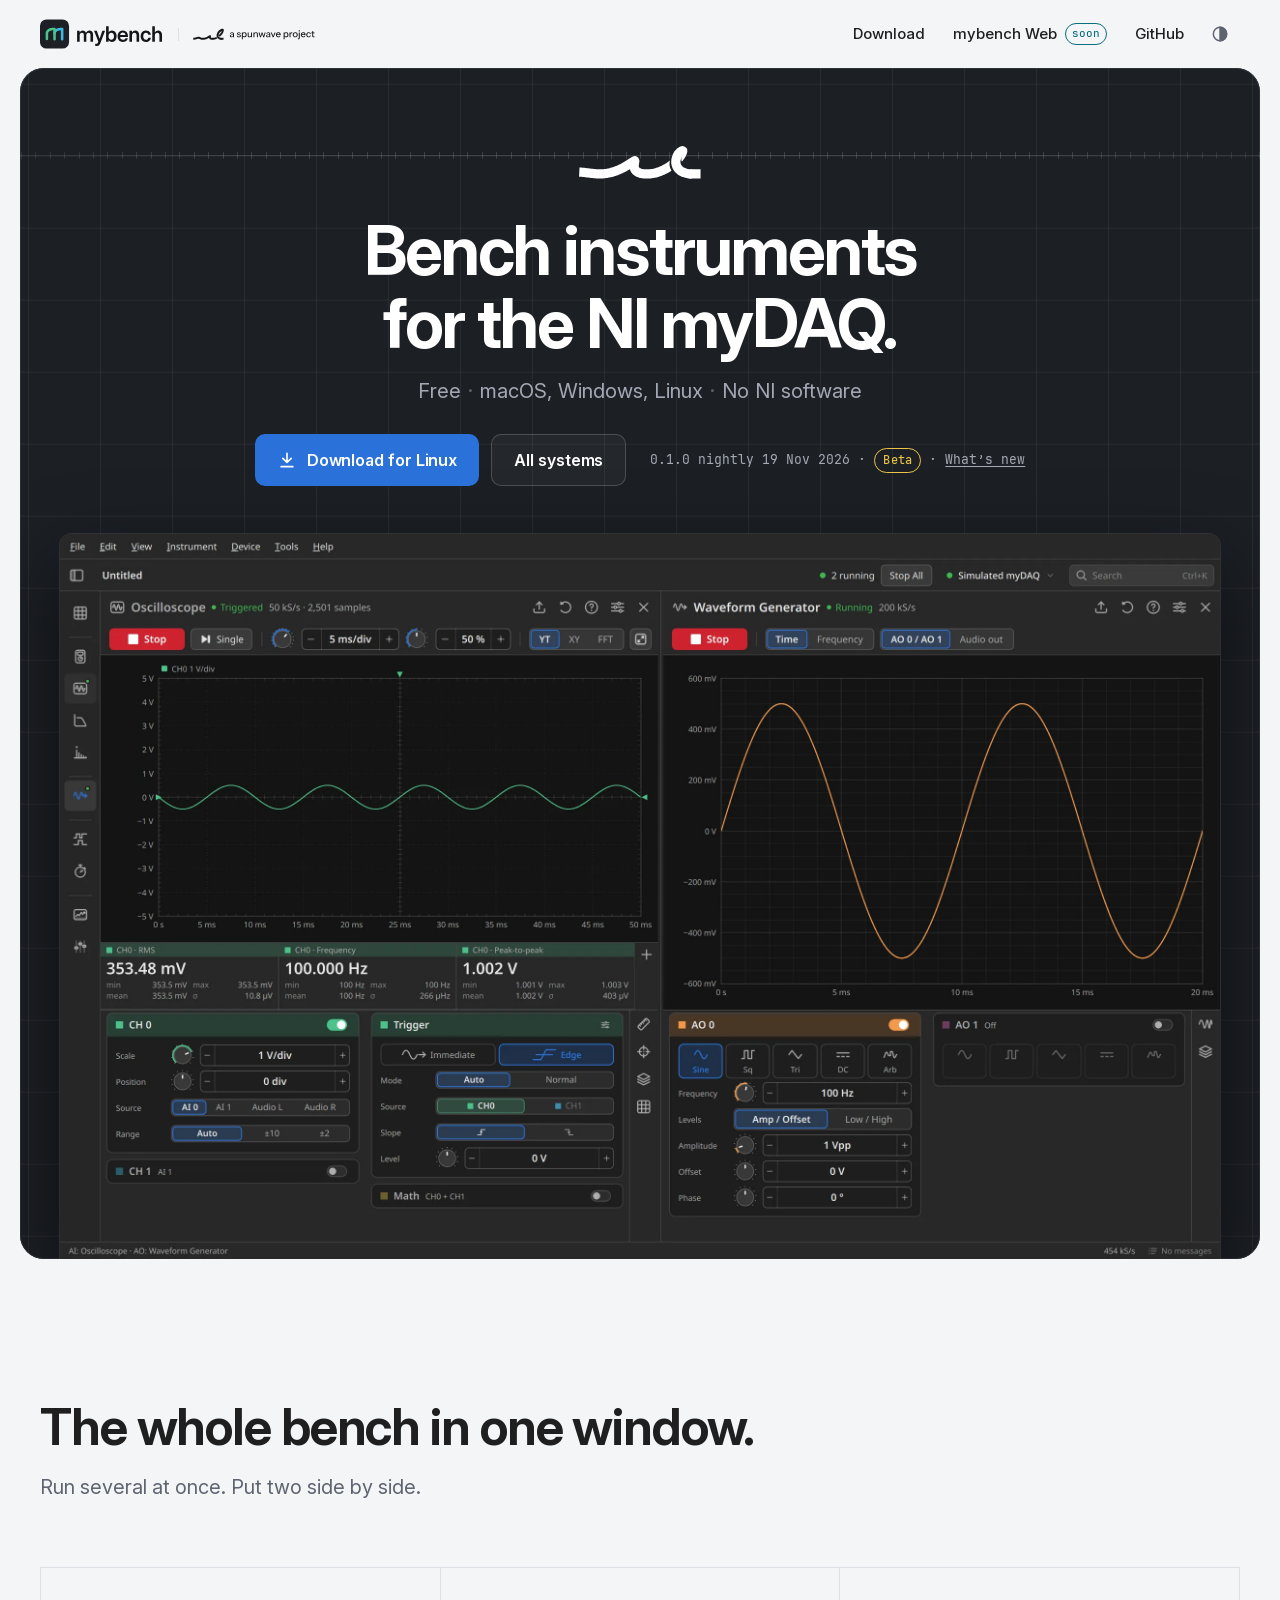
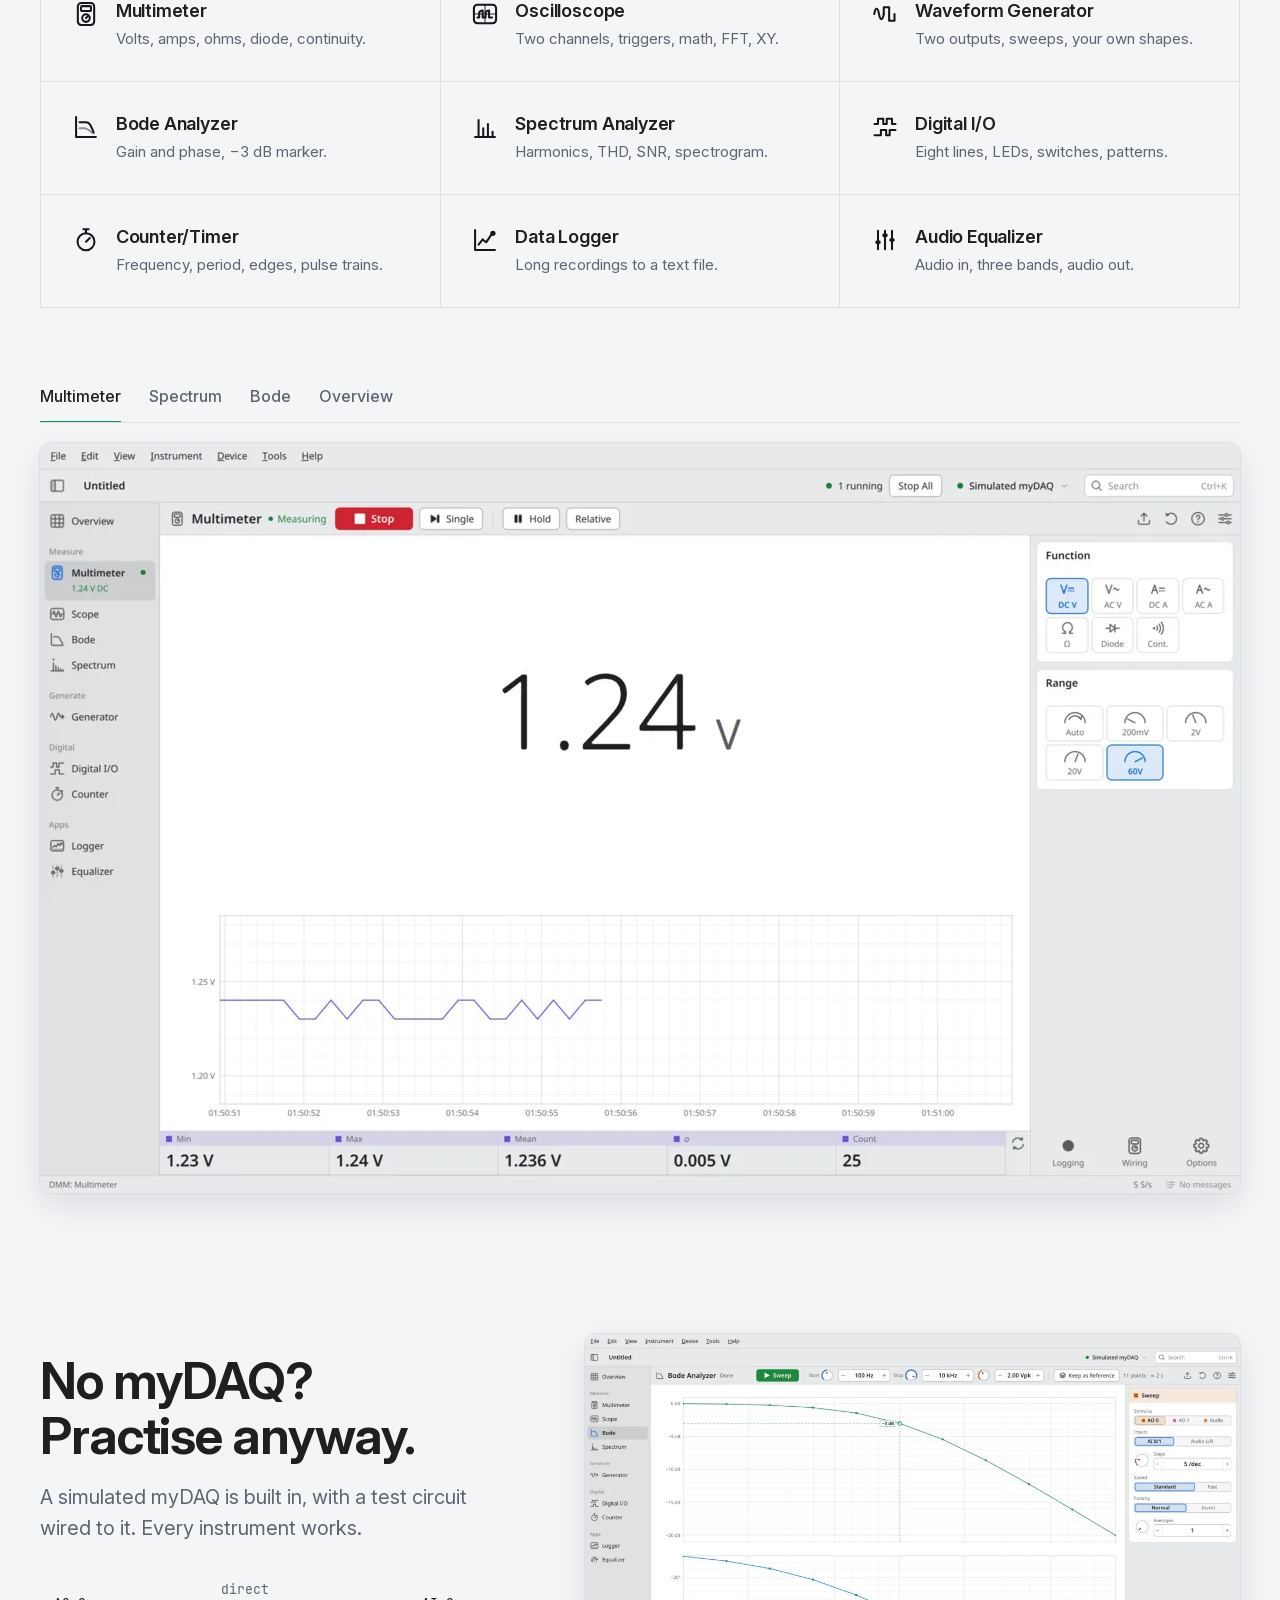
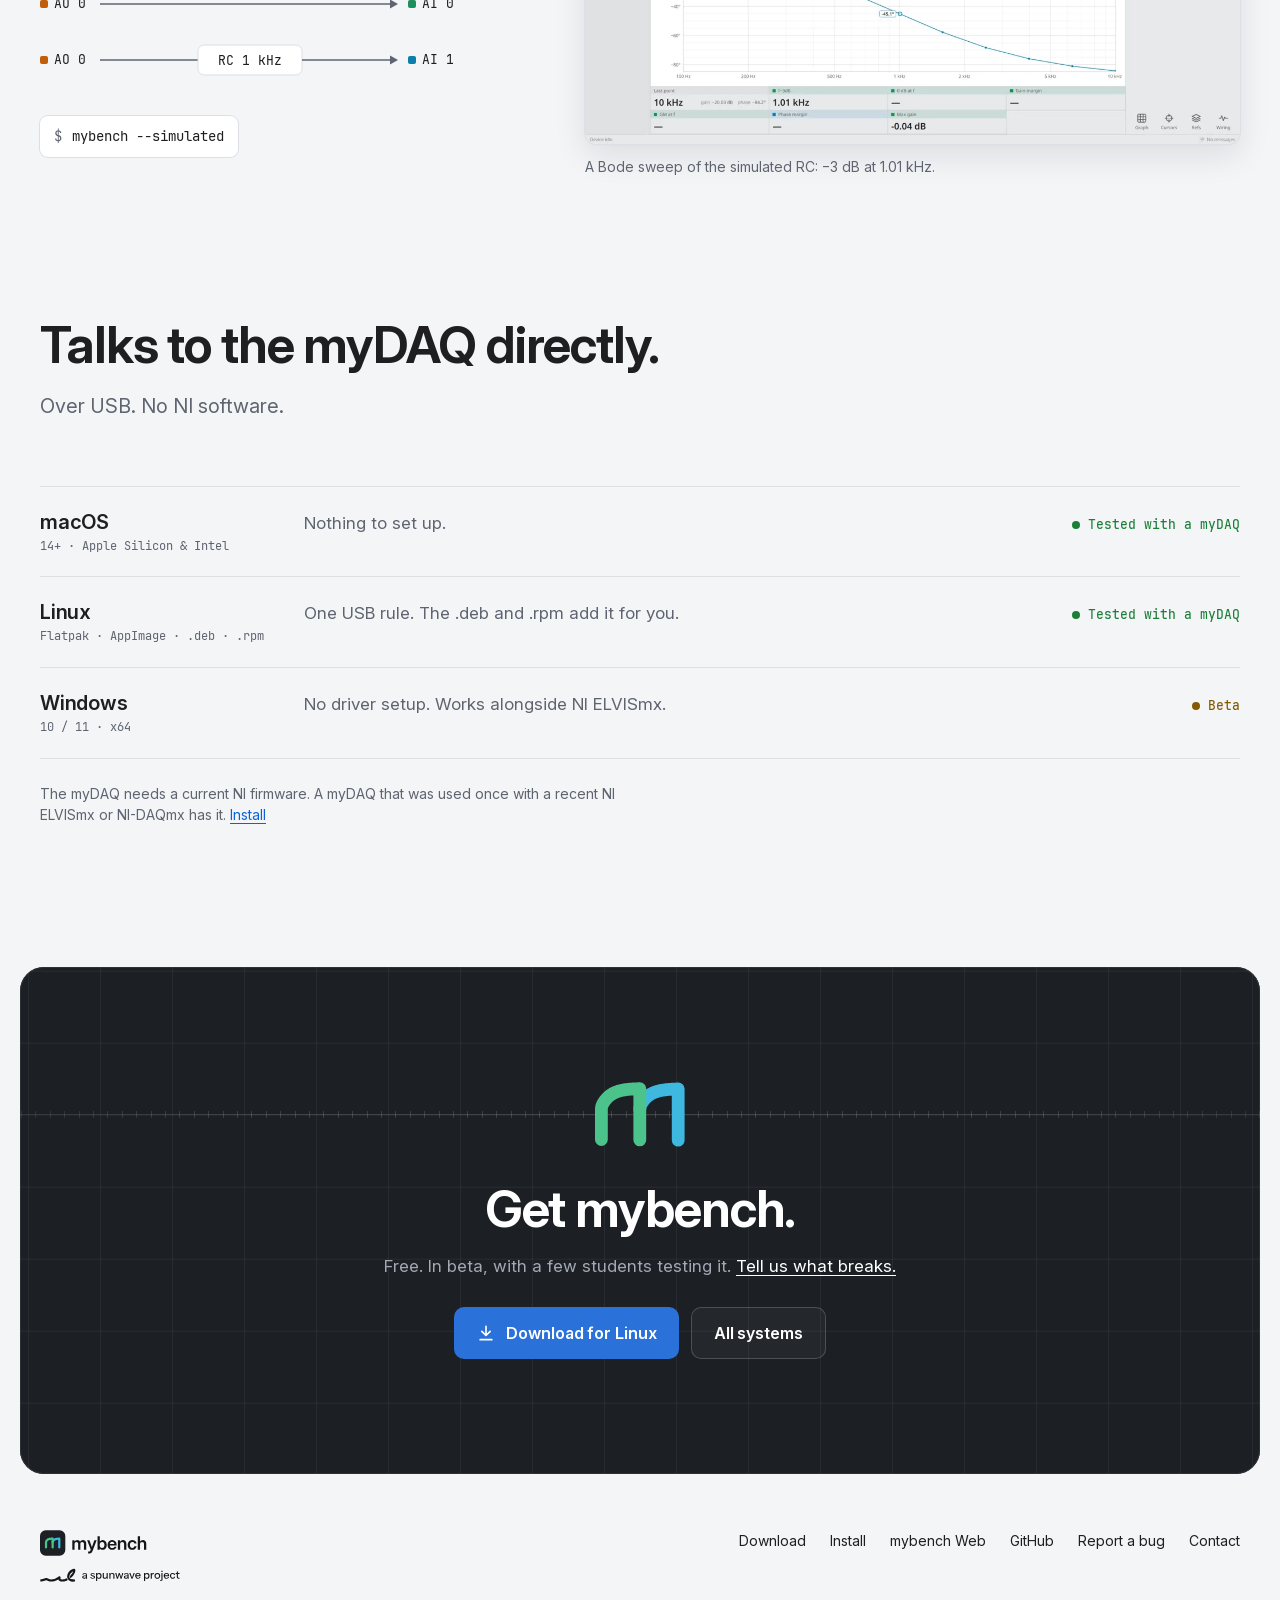
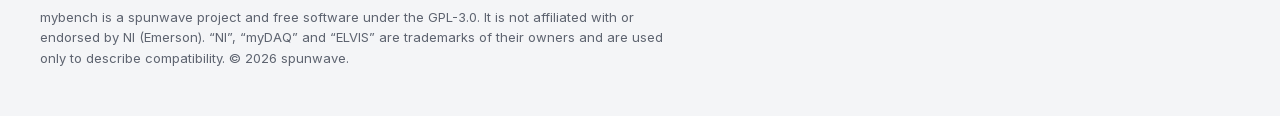
==== commit e127133d: "Update site" ====
--- a/index.html
+++ b/index.html
@@ -31,15 +31,16 @@
 <link rel="stylesheet" href="assets/site.css">
 <script>(function(d){d.classList.add("js");try{var t=localStorage.getItem("mb-theme");if(t==="dark"||t==="light")d.setAttribute("data-theme",t)}catch(e){}try{var u=new URLSearchParams(location.search),q=u.get("theme");if(q==="dark"||q==="light")d.setAttribute("data-theme",q);if(u.get("embed")==="deck")d.setAttribute("data-embed","deck")}catch(e){}var r=window.matchMedia&&matchMedia("(prefers-reduced-motion: reduce)").matches;d.classList.add(r?"reduce":"motion")})(document.documentElement)</script>
 <script src="config.js" defer></script>
+<script src="assets/spunwave-motion.js" defer></script>
 <script src="assets/site.js" defer></script>
-<script type="application/ld+json">{"@context": "https://schema.org", "@type": "SoftwareApplication", "name": "mybench", "alternateName": ["mybench for NI myDAQ", "myDAQ software for macOS"], "description": "Free, open-source bench instruments for the NI myDAQ: oscilloscope, waveform generator, Bode and spectrum analyzers, multimeter, digital I/O, counter and data logger. Runs on macOS, Windows and Linux without NI software.", "applicationCategory": "EducationalApplication", "applicationSubCategory": "Data acquisition", "operatingSystem": "macOS, Windows, Linux", "offers": {"@type": "Offer", "price": "0", "priceCurrency": "EUR"}, "url": "https://mybench.spunwave.com/", "downloadUrl": "https://mybench.spunwave.com/download/", "codeRepository": "https://github.com/spunwave/mybench", "license": "https://www.gnu.org/licenses/gpl-3.0.html", "image": "https://mybench.spunwave.com/assets/img/app-og-image.png", "author": [{"@type": "Person", "name": "Martin Dolez"}, {"@type": "Person", "name": "Jean-Gabriel David"}], "publisher": {"@type": "Organization", "name": "spunwave", "url": "https://github.com/spunwave"}, "keywords": "NI myDAQ, myDAQ macOS, myDAQ Mac, ELVISmx alternative, oscilloscope, Bode plot, TU/e HomeLab"}</script>
+<script type="application/ld+json">{"@context": "https://schema.org", "@type": "SoftwareApplication", "name": "mybench", "alternateName": ["mybench for NI myDAQ", "myDAQ software for macOS"], "description": "Free, open-source bench instruments for the NI myDAQ: oscilloscope, waveform generator, Bode and spectrum analyzers, multimeter, digital I/O, counter and data logger. Runs on macOS, Windows and Linux without NI software.", "applicationCategory": "EducationalApplication", "applicationSubCategory": "Data acquisition", "operatingSystem": "macOS, Windows, Linux", "offers": {"@type": "Offer", "price": "0", "priceCurrency": "EUR"}, "url": "https://mybench.spunwave.com/", "downloadUrl": "https://mybench.spunwave.com/download/", "codeRepository": "https://github.com/spunwave/mybench", "license": "https://www.gnu.org/licenses/gpl-3.0.html", "image": "https://mybench.spunwave.com/assets/img/app-og-image.png", "author": {"@type": "Organization", "name": "spunwave", "url": "https://spunwave.com"}, "publisher": {"@type": "Organization", "name": "spunwave", "url": "https://spunwave.com"}, "keywords": "NI myDAQ, myDAQ macOS, myDAQ Mac, ELVISmx alternative, oscilloscope, Bode plot, TU/e HomeLab"}</script>
 </head>
 <body data-root="">
 <a class="skip" href="#main">Skip to content</a>
 
 <header class="site-header">
   <div class="wrap">
-    <a class="brand" href="./" aria-label="mybench, home"><img class="logo-light" src="assets/img/logo-app.svg" alt="" width="590" height="142"><img class="logo-dark" src="assets/img/logo-app-dark.svg" alt="" width="590" height="142"></a>
+    <div class="brand-wrap"><a class="brand" href="./" aria-label="mybench, home"><img class="logo-light" src="assets/img/logo-app.svg" alt="" width="590" height="142"><img class="logo-dark" src="assets/img/logo-app-dark.svg" alt="" width="590" height="142"></a><a class="by-spunwave" href="https://spunwave.com"><img class="logo-light" src="assets/img/by-spunwave.svg" alt="a spunwave project" width="165" height="18"><img class="logo-dark" src="assets/img/by-spunwave-dark.svg" alt="a spunwave project" width="165" height="18"></a></div>
     <nav class="nav" aria-label="Main">
       <a href="download/">Download</a>
       <a href="web/"><span><span class="long">mybench </span>Web</span> <span class="soon">soon</span></a>
@@ -63,6 +64,7 @@
 <path id="m-stroke-1" class="m-stroke-1" stroke="#4CC38A" d="M296 656L296 486.8L296.02 485.3L296.06 483.82L296.14 482.34L296.24 480.86L296.38 479.4L296.55 477.94L296.75 476.5L296.98 475.06L297.24 473.62L297.53 472.2L297.85 470.78L298.2 469.38L298.58 467.98L298.99 466.58L299.44 465.2L299.91 463.82L300.42 462.46L300.95 461.1L301.52 459.74L302.11 458.4L302.74 457.06L303.39 455.73L304.08 454.41L304.8 453.1L308 447.97L312 442.03L316 436.53L320 431.45L324 426.73L328 422.37L332 418.33L336 414.6L340 411.14L344 407.93L348 404.97L352 402.22L356 399.68L360 397.33L364 395.15L368 393.13L372 391.27L376 389.54L380 387.94L384 386.46L388 385.09L392 383.82L396 382.65L400 381.56L404 380.55L408 379.62L412 378.76L416 377.96L420 377.22L424 376.53L428 375.9L432 375.31L436 374.77L440 374.27L444 373.8L448 373.37L452 372.97L456 372.6L460 372.26L464 371.94L468 371.65L472 371.38L476 371.13L480 370.9L484 370.68L488 370.48L492 370.3L496 370.13L500 369.97L504 369.82L508 369.69L512 369.56L512 657.56"/>
 </g>
 </svg>
+        <span class="sw-morph" id="sw-morph" aria-hidden="true"></span>
         <h1 id="hero-title">Bench instruments for the NI&nbsp;myDAQ.</h1>
         <p class="hero-sub"><span class="nw">Free</span><span class="dot" aria-hidden="true">·</span><wbr><span class="nw">macOS, Windows, Linux</span><span class="dot dot-2" aria-hidden="true">·</span><wbr><span class="nw last">No NI software</span></p>
         <div class="cta-row">
@@ -204,6 +206,7 @@
 <footer class="site-footer">
   <div class="wrap">
     <a class="brand" href="./" aria-label="mybench, home"><img class="logo-light" src="assets/img/logo-app.svg" alt="" width="590" height="142"><img class="logo-dark" src="assets/img/logo-app-dark.svg" alt="" width="590" height="142"></a>
+    <a class="by-spunwave" href="https://spunwave.com"><img class="logo-light" src="assets/img/by-spunwave.svg" alt="a spunwave project" width="165" height="18"><img class="logo-dark" src="assets/img/by-spunwave-dark.svg" alt="a spunwave project" width="165" height="18"></a>
     <nav aria-label="Footer">
       <ul>
         <li><a href="download/">Download</a></li>
@@ -211,9 +214,10 @@
         <li><a href="web/">mybench Web</a></li>
         <li><a href="https://github.com/spunwave/mybench" data-repo="">GitHub</a></li>
         <li><a href="https://github.com/spunwave/mybench/issues" data-repo="/issues">Report a bug</a></li>
+        <li><a href="mailto:contact@spunwave.com">Contact</a></li>
       </ul>
     </nav>
-    <p class="legal">mybench is free software under the GPL-3.0. It is an independent project, not affiliated with or endorsed by NI (Emerson). “NI”, “myDAQ” and “ELVIS” are trademarks of their owners and are used only to describe compatibility.</p>
+    <p class="legal">mybench is a spunwave project and free software under the GPL-3.0. It is not affiliated with or endorsed by NI (Emerson). “NI”, “myDAQ” and “ELVIS” are trademarks of their owners and are used only to describe compatibility. © 2026 spunwave.</p>
   </div>
 </footer>
 </body>
--- a/assets/site.css
+++ b/assets/site.css
@@ -70,6 +70,20 @@
 .site-header .wrap { display: flex; align-items: center; justify-content: space-between; gap: 16px; height: 68px; }
 .brand { display: inline-flex; align-items: center; color: var(--mb-ink); text-decoration: none; border-radius: 6px; }
 .brand img { height: 30px; width: auto; }
+
+.brand-wrap { display: flex; align-items: center; gap: 14px; flex: none; }
+.brand-wrap img { max-width: none; }
+.site-header .by-spunwave { display: block; line-height: 0; padding-left: 14px; border-left: 1px solid var(--mb-border, rgba(127,127,127,.35)); border-radius: 0; }
+.site-header .by-spunwave img { height: 13px; width: auto; }
+@media (max-width: 640px) {
+  .brand-wrap { flex-direction: column; align-items: flex-start; gap: 5px; }
+  .brand-wrap .brand img { height: 26px; }
+  .site-header .by-spunwave { padding-left: 0; border-left: 0; }
+  .site-header .by-spunwave img { height: 11px; }
+}
+
+@media (max-width: 480px) { .site-header .nav a[data-repo] { display: none; } }
+@media (max-width: 360px) { .brand-wrap .brand img { height: 22px; } .site-header .wrap { gap: 8px; } .nav a { padding: 0 7px; } }
 .site-footer .brand img { height: 26px; }
 .logo-dark { display: none; }
 @media (prefers-color-scheme: dark) { :root:not([data-theme="light"]) .logo-light { display: none; } :root:not([data-theme="light"]) .logo-dark { display: block; } }
@@ -141,6 +155,16 @@
 @media (min-width: 641px) and (max-height: 820px) { .hero .screen { --top: 24px; --mark-h: 56px; } }
 .hero-inner { display: grid; grid-template-columns: minmax(0, 1fr); justify-items: center; text-align: center; max-width: 55rem; margin-inline: auto; }
 .hero .mark { height: var(--mark-h); width: auto; margin-bottom: 24px; overflow: visible; }
+
+.hero-inner > .mark, .sw-morph { grid-area: 1 / 1; }
+.sw-morph { display: none; height: var(--mark-h); aspect-ratio: 504 / 360; pointer-events: none; transition: opacity .4s; }
+.sw-morph.on { display: block; }
+.sw-morph.done { opacity: 0; }
+.sw-morph.spunwave { --t1: #FFFFFF; --t2: #FFFFFF; --paper: var(--screen); --mb1: #4CC38A; --mb2: #3FB8E0; }
+.sw-morph > svg { display: block; width: 100% !important; height: 100% !important; overflow: visible; }
+.hero .mark.sw-hide { visibility: hidden; }
+.motion .hero .mark.sw-shown [class$="-stroke-1"], .motion .hero .mark.sw-shown [class$="-stroke-2"] { visibility: visible; }
+.hero .mark.sw-shown { cursor: pointer; }
 .lockup { width: min(440px, 76vw); height: auto; margin-bottom: clamp(28px, 4vw, 44px); overflow: visible; }
 .lockup .wordmark-name, .lockup .wordmark-product { fill: #FFFFFF; }
 .hero h1 { font-size: clamp(2.25rem, min(1.2rem + 3.9vw, 7.5vh), 4.5rem); font-weight: 680; letter-spacing: -0.03em; max-width: 14ch; }
@@ -250,7 +274,13 @@
 .site-footer nav a { color: var(--mb-text); text-decoration: none; }
 .site-footer nav a:hover { text-decoration: underline; }
 .site-footer .legal { grid-column: 1 / -1; max-width: 80ch; font-size: 0.8125rem; }
-@media (max-width: 720px) { .site-footer .wrap { grid-template-columns: 1fr; } }
+
+.site-footer .brand { grid-column: 1; grid-row: 1; }
+.site-footer .by-spunwave { grid-column: 1; grid-row: 2; justify-self: start; margin-top: -12px; line-height: 0; border-radius: 4px; }
+.site-footer .by-spunwave img { height: 15px; width: auto; }
+.site-footer nav { grid-column: 2; grid-row: 1 / span 2; }
+.site-footer .legal { grid-row: 3; }
+@media (max-width: 720px) { .site-footer .wrap { grid-template-columns: 1fr; } .site-footer nav { grid-column: 1; grid-row: 3; } .site-footer .legal { grid-row: 4; } }
 
 .page-hero { padding: clamp(40px, 6vw, 88px) 0 clamp(32px, 4vw, 56px); }
 .page-hero h1 { font-size: clamp(2.5rem, 1.6rem + 3.4vw, 4.25rem); letter-spacing: -0.03em; }
